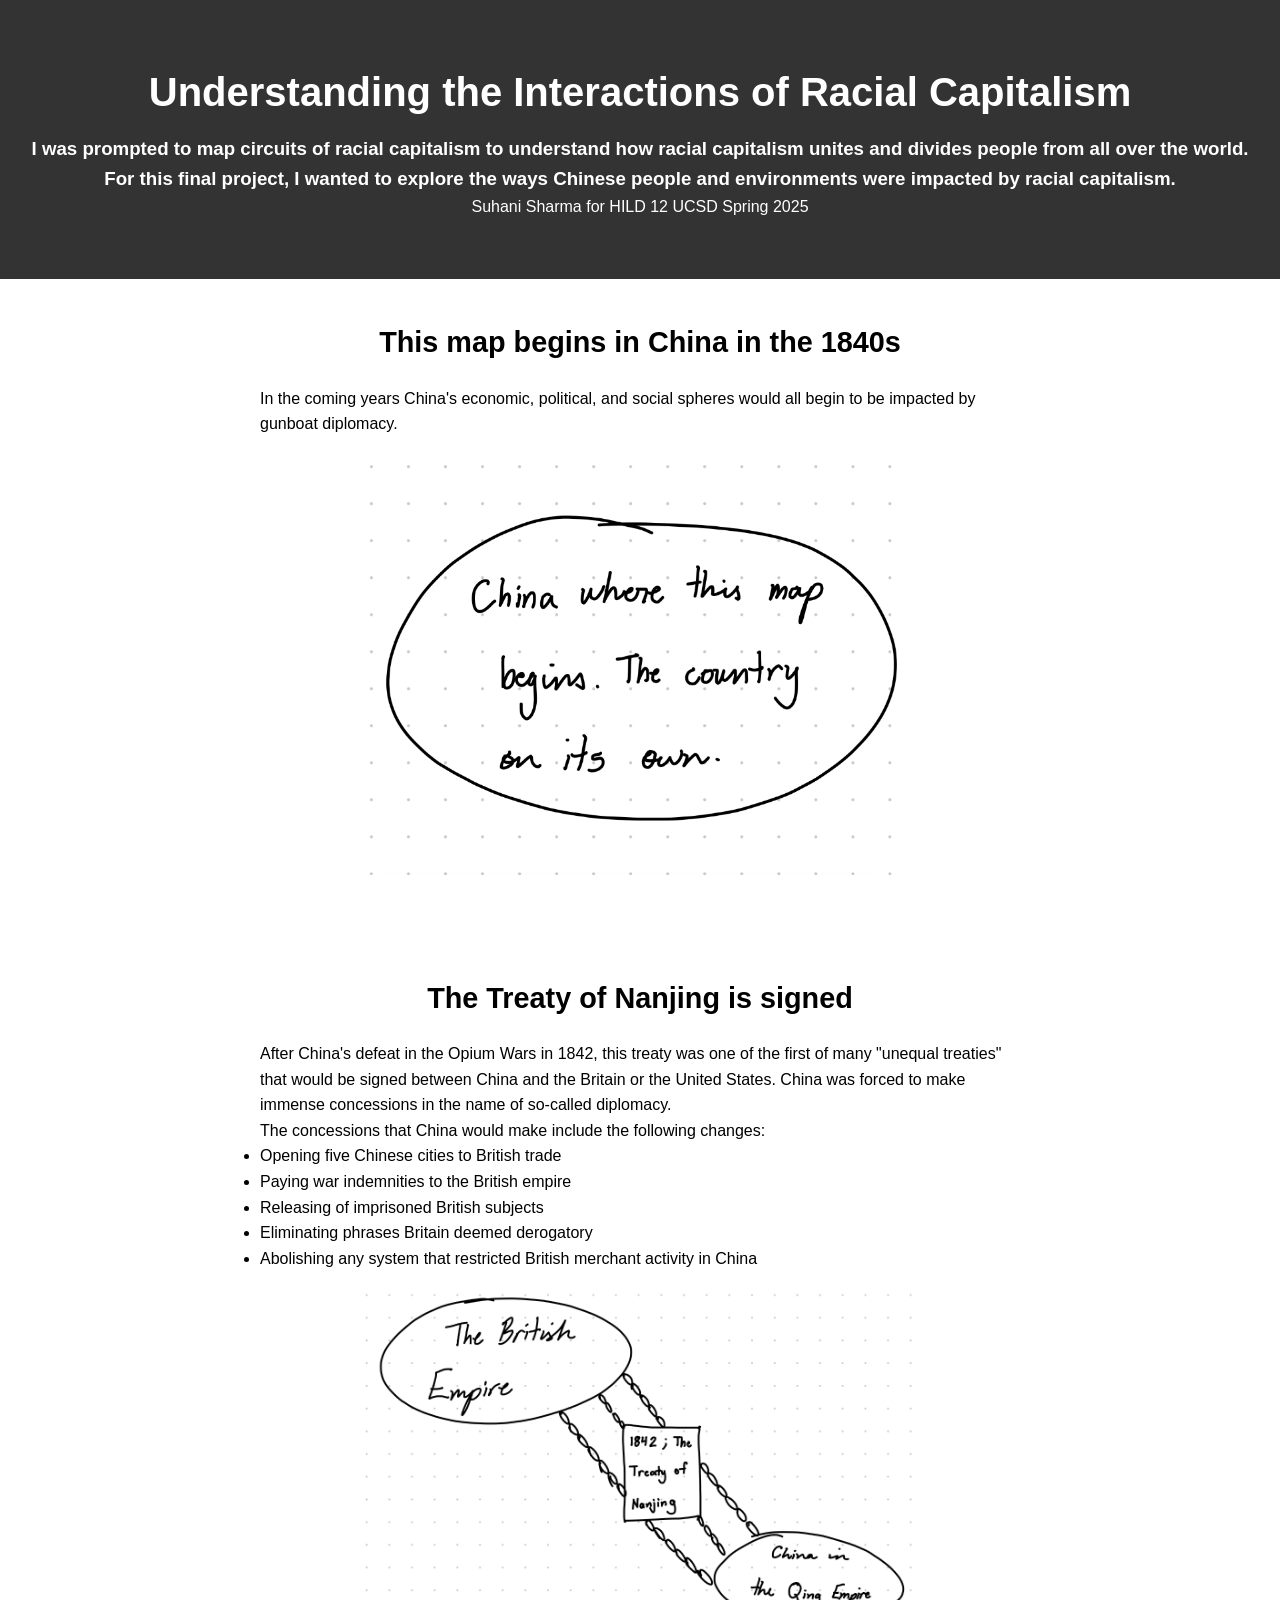
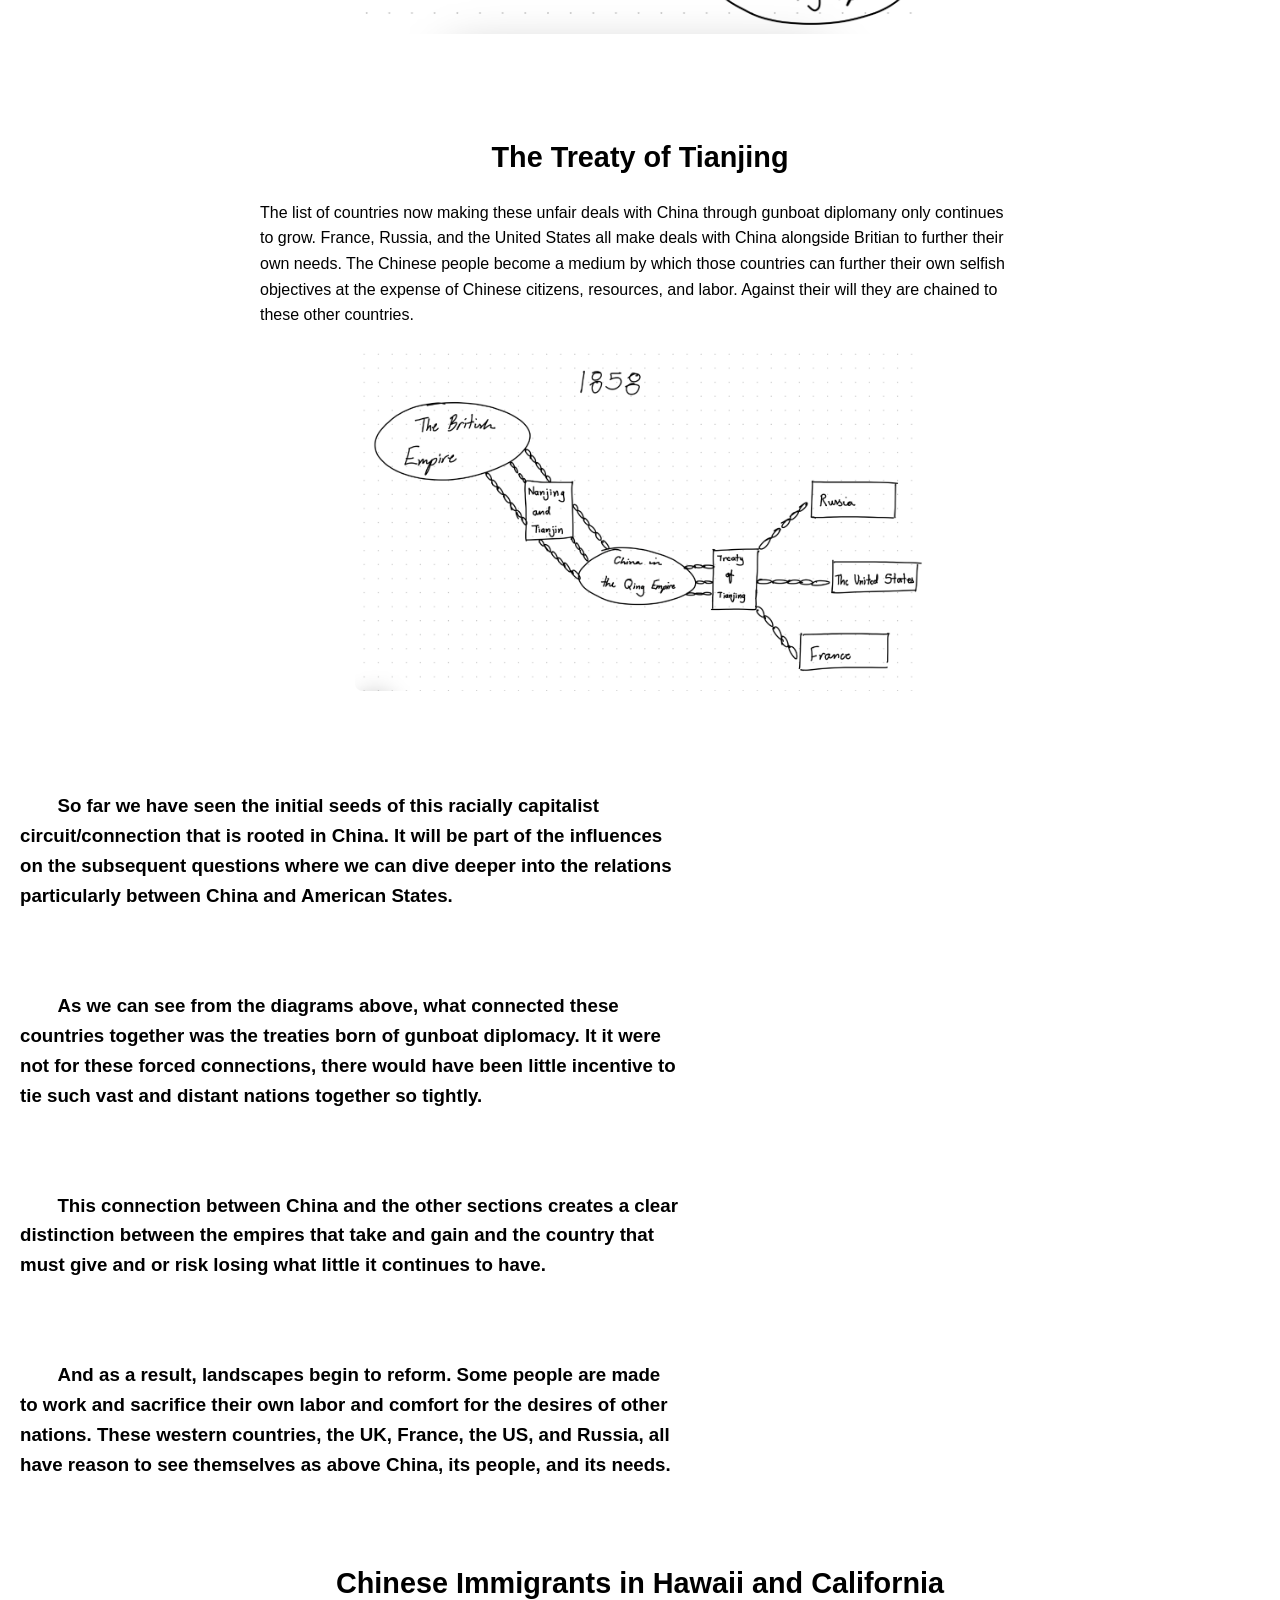
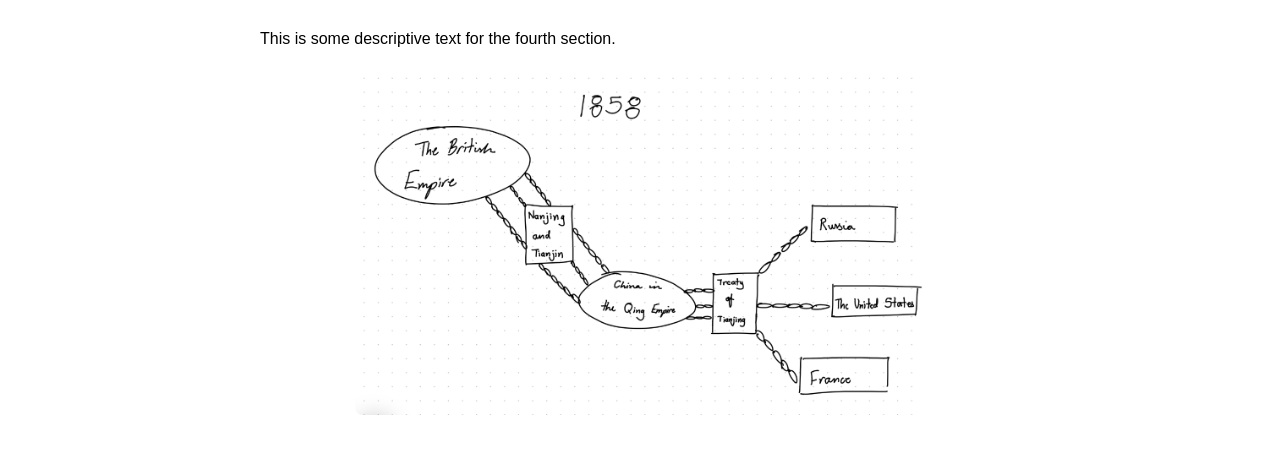
==== index.html @ 5ec89656 "adjusting reflection section boundaries and style" ====
<!DOCTYPE html>
<html lang="en">
<head>
  <meta charset="UTF-8" />
  <meta name="viewport" content="width=device-width, initial-scale=1.0" />
  <title>Alternate Mapping Final Project</title>
  <link rel="stylesheet" href="style.css" />
</head>
<body>

  <!-- Opening Banner -->
  <header class="banner">
    <h1>Understanding the Interactions of Racial Capitalism</h1>
    <h3>I was prompted to map circuits of racial capitalism to understand how racial capitalism unites and divides people from all over the world. For this final project, I wanted to explore the ways Chinese people and environments were impacted by racial capitalism.</h3>
    <p>Suhani Sharma for HILD 12 UCSD Spring 2025</p>
  </header>

  <!-- Section 1 -->
  <section class="content-section">
    <h2>This map begins in China in the 1840s</h2>
    <div class="text-content">
      <p>In the coming years China's economic, political, and social spheres would all begin to be impacted by gunboat diplomacy.</p>
    </div>
    <img src="pics/step-1.png" alt="Image 1">
  </section>

  <!-- Section 2 -->
  <section class="content-section">
    <h2>The Treaty of Nanjing is signed</h2>
    <div class="text-content">
      <p>After China's defeat in the Opium Wars in 1842, this treaty was one of the first of many "unequal treaties" that would be signed between China and the Britain or the United States. China was forced to make immense concessions in the name of so-called diplomacy.</p>
      <p>The concessions that China would make include the following changes:</p>
      <ul>
        <li>Opening five Chinese cities to British trade</li>
        <li>Paying war indemnities to the British empire</li>
        <li>Releasing of imprisoned British subjects</li>
        <li>Eliminating phrases Britain deemed derogatory</li>
        <li>Abolishing any system that restricted British merchant activity in China</li>
      </ul>
    </div>
    <img src="pics/step-2.png" alt="Image 2">
  </section>
  
  <!-- Section 3 -->
  <section class="content-section">
    <h2>The Treaty of Tianjing</h2>
    <div class="text-content">
      <p>The list of countries now making these unfair deals with China through gunboat diplomany only continues to grow. France, Russia, and the United States all make deals with China alongside Britian to further their own needs. The Chinese people become a medium by which those countries can further their own selfish objectives at the expense of Chinese citizens, resources, and labor. Against their will they are chained to these other countries.</p>
    </div>
    <img src="pics/step-3.png" alt="Image 3">
  </section>

  <!-- Intermediate discussion on first three sections -->
  <section class='reflection-section'>
    <h3>So far we have seen the initial seeds of this racially capitalist circuit/connection that is rooted in China. It will be part of the influences on the subsequent questions where we can dive deeper into the relations particularly between China and American States.</h3>
    <h3>As we can see from the diagrams above, what connected these countries together was the treaties born of gunboat diplomacy. It it were not for these forced connections, there would have been little incentive to tie such vast and distant nations together so tightly.</h3>
    <h3>This connection between China and the other sections creates a clear distinction between the empires that take and gain and the country that must give and or risk losing what little it continues to have.</h3>
    <h3>And as a result, landscapes begin to reform. Some people are made to work and sacrifice their own labor and comfort for the desires of other nations. These western countries, the UK, France, the US, and Russia, all have reason to see themselves as above China, its people, and its needs.</h3>
  </section>

  <!-- Section 4 -->
  <section class="content-section">
    <h2>Chinese Immigrants in Hawaii and California</h2>
    <div class="text-content">
      <p>This is some descriptive text for the fourth section.</p>
    </div>
    <img src="pics/step-3.png" alt="Image 4">
  </section>

  <!--
      sino-japanese war and then zoom in to different conflicts 
      
      instability and decline caused by gunboat diplomacy could have 
      influenced the emigration - they see themselves in a more interconnected world 
      
      make sure to draw a link between these ideas 
      
      zooming in on chinese immigrants in hawaii show us how people 
      reacted to the changes they were facing 
      
      insert other images/non-handdrawn ones 
      
      specificity will be a strength 


  -->

</body>
</html>
---- style.css ----
/* General Reset */
* {
  margin: 0;
  padding: 0;
  box-sizing: border-box;
}

body {
  font-family: Arial, sans-serif;
  line-height: 1.6;
}

/* Banner */
.banner {
  background-color: #333;
  color: #fff;
  text-align: center;
  padding: 60px 20px;
}

.banner h1 {
  font-size: 2.5em;
  margin-bottom: 10px;
}

/* Section Styling */
.content-section {
  padding: 40px 20px;
  max-width: 800px;
  margin: auto;
}

.reflection-section h3 {
  padding: 40px 20px;
  max-width: 700px;
  text-indent: 2em;
  text-align: left; 
}

.content-section img {
  display: block;
  margin: 20px auto;
  width: 75%;
  max-width: 650px;
  height: auto;
  border-radius: 8px;
}

.content-section h2 {
  font-size: 1.8em;
  margin-bottom: 20px;
  text-align: center;
}

/*
.flex-container {
  display: flex;
  flex-direction: column-reverse;
  gap: 20px;
  align-items: center;
  text-align: center;
}


.flex-container img {
  width: 80%;
  max-width: 200px;
  height: auto;
  border-radius: 8px;
}
*/

.text-content {
  flex: 1;
  min-width: 200px;
}
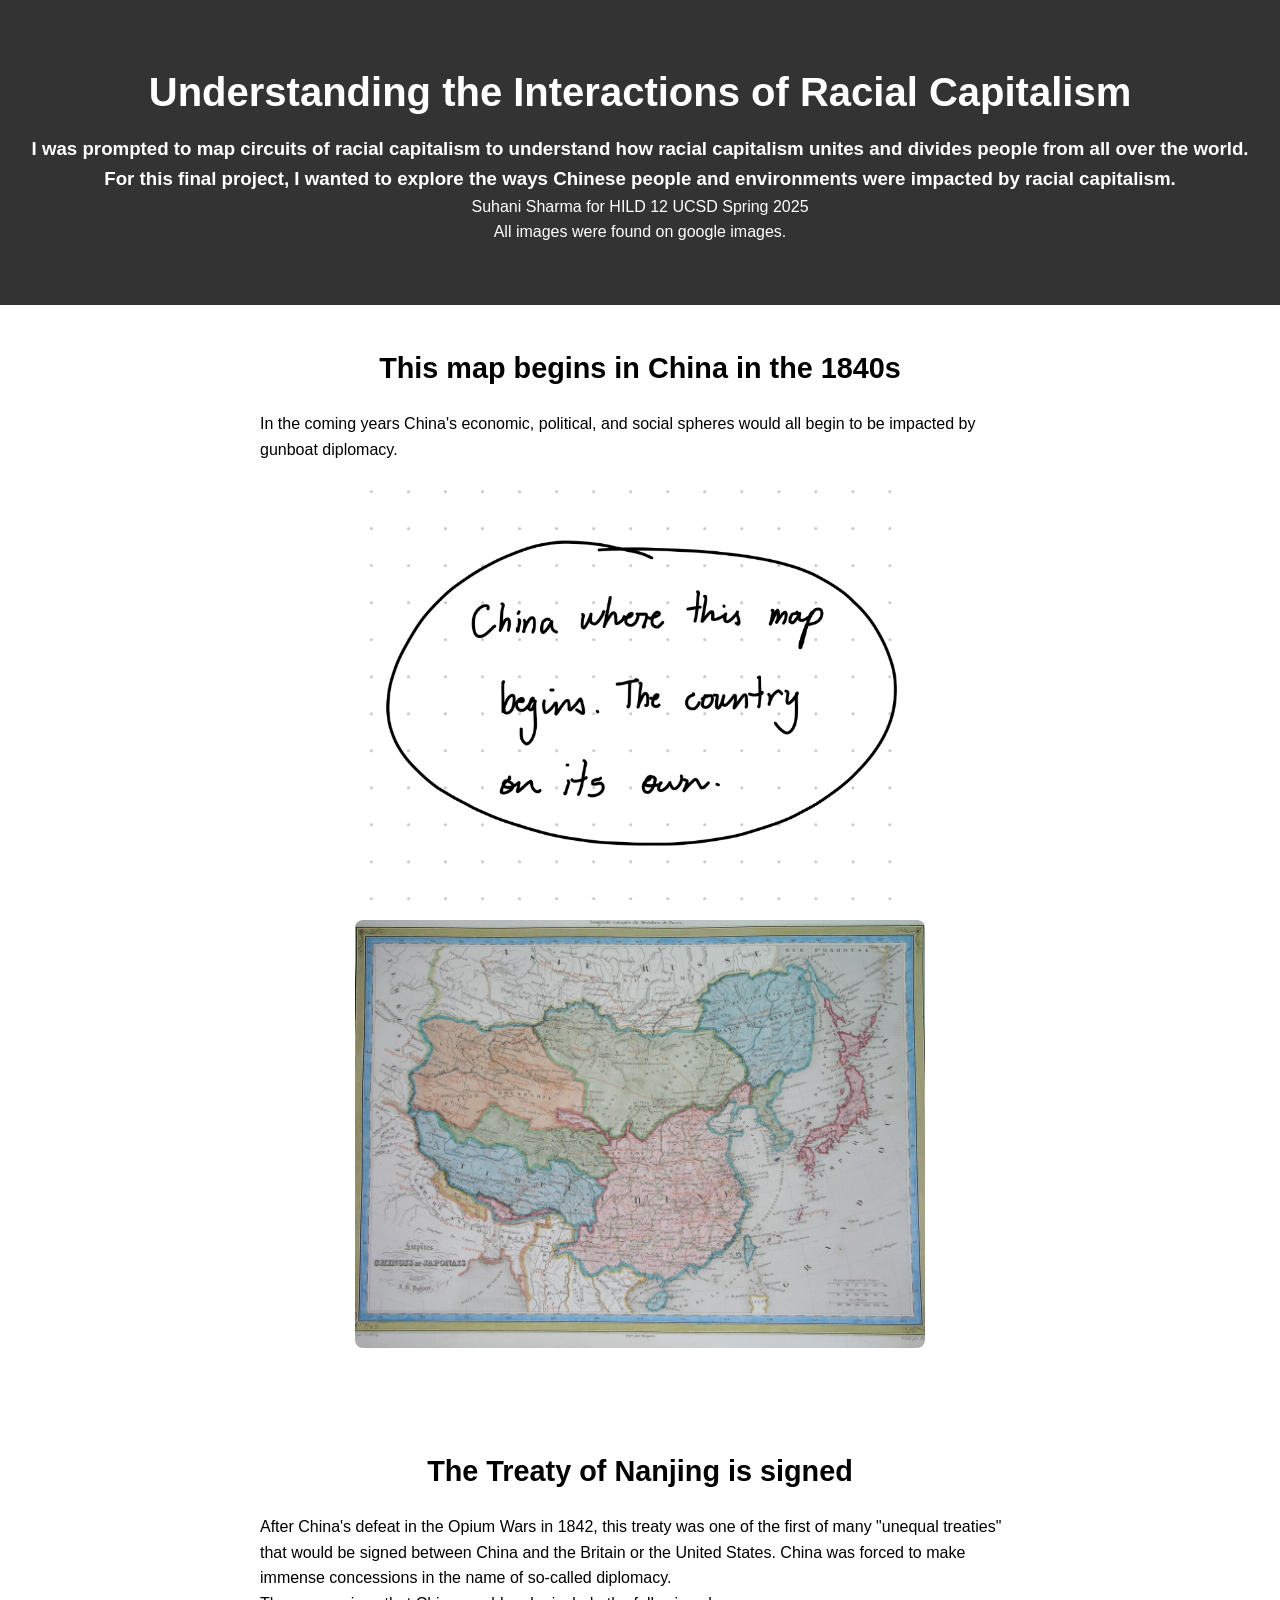
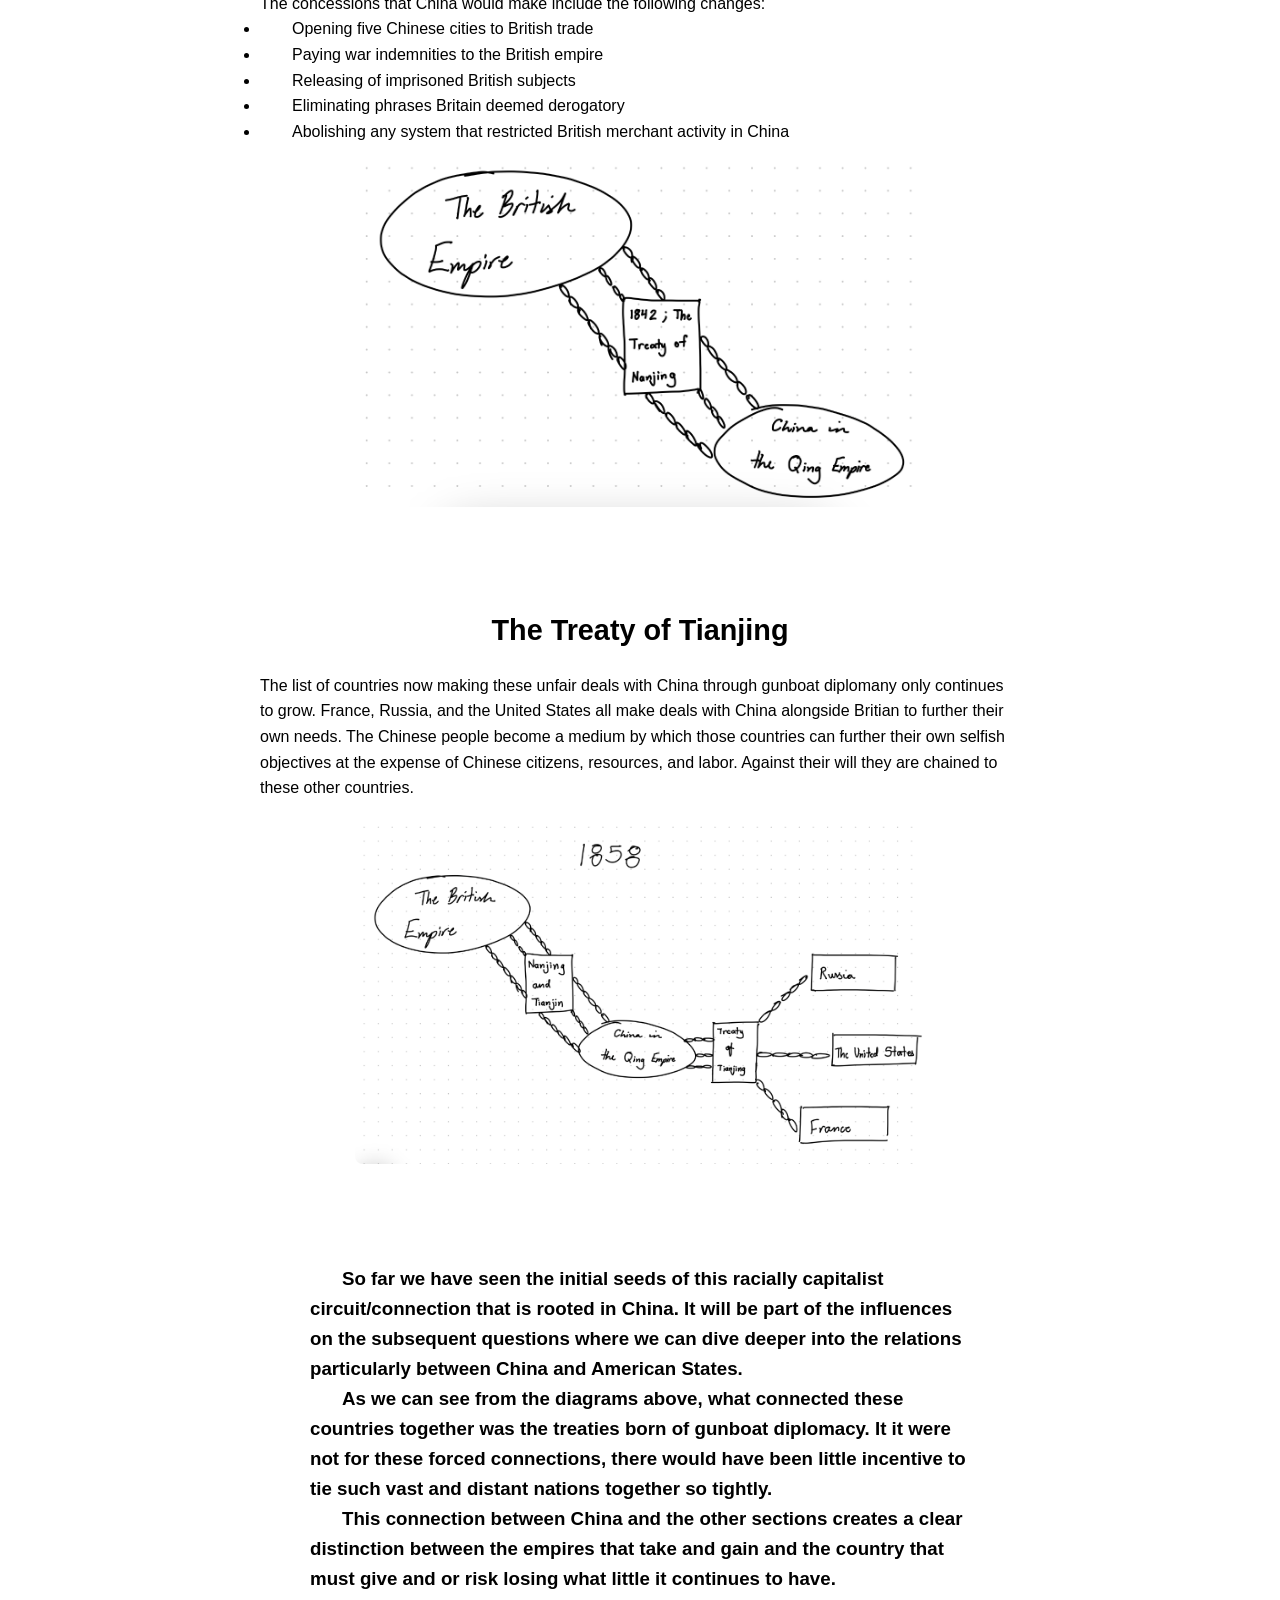
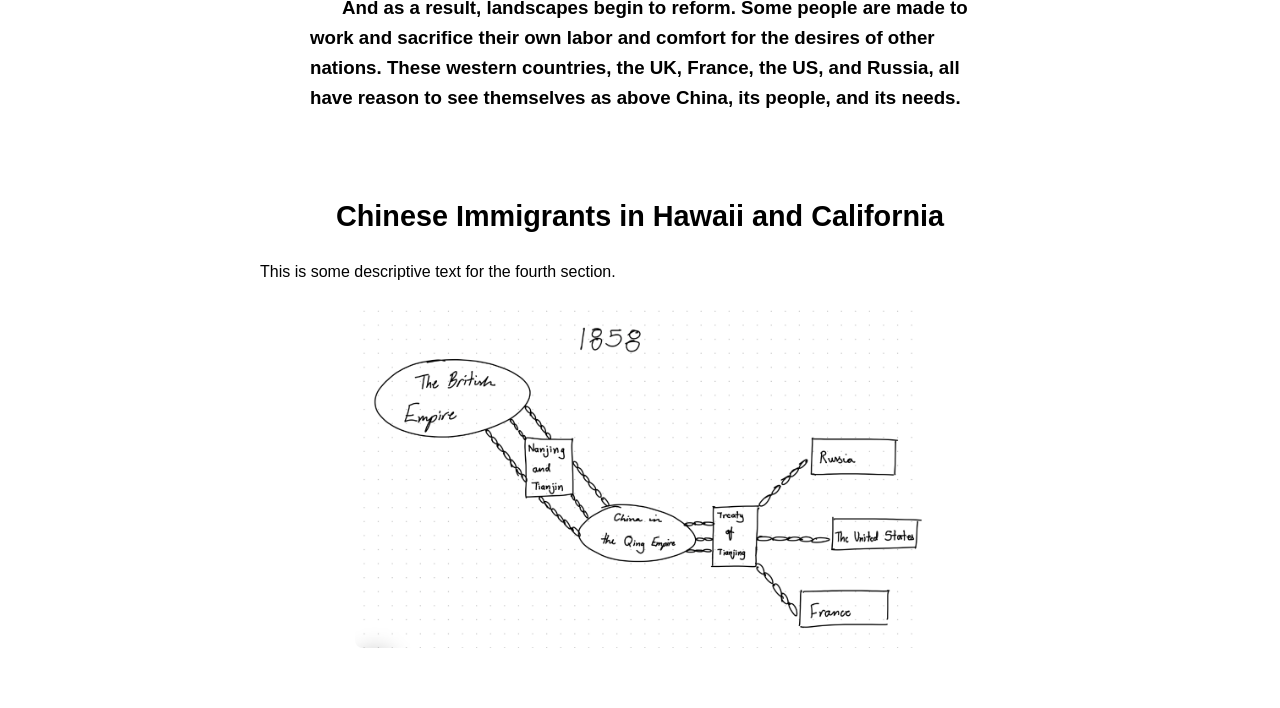
==== commit de37b57f: "adding china-map and playing with more formattting" ====
--- a/index.html
+++ b/index.html
@@ -13,6 +13,7 @@
     <h1>Understanding the Interactions of Racial Capitalism</h1>
     <h3>I was prompted to map circuits of racial capitalism to understand how racial capitalism unites and divides people from all over the world. For this final project, I wanted to explore the ways Chinese people and environments were impacted by racial capitalism.</h3>
     <p>Suhani Sharma for HILD 12 UCSD Spring 2025</p>
+    <p>All images were found on google images.</p>
   </header>
 
   <!-- Section 1 -->
@@ -22,6 +23,7 @@
       <p>In the coming years China's economic, political, and social spheres would all begin to be impacted by gunboat diplomacy.</p>
     </div>
     <img src="pics/step-1.png" alt="Image 1">
+    <img src = 'pics/china-map.jpg'>
   </section>
 
   <!-- Section 2 -->
--- a/style.css
+++ b/style.css
@@ -29,13 +29,26 @@
   max-width: 800px;
   margin: auto;
 }
+.content-section ul li {
+  padding-left: 1em;  /* indent inside the li */
+  text-indent: 1em;   /* optional: indents the first line too */
+}
 
-.reflection-section h3 {
+.reflection-section {
   padding: 40px 20px;
   max-width: 700px;
+  margin: auto;
   text-indent: 2em;
-  text-align: left; 
 }
+
+/*
+.reflection-section h3 {
+  text-indent: 2em;
+  margin-bottom: 30px;
+  text-align: left;
+}
+*/
+
 
 .content-section img {
   display: block;
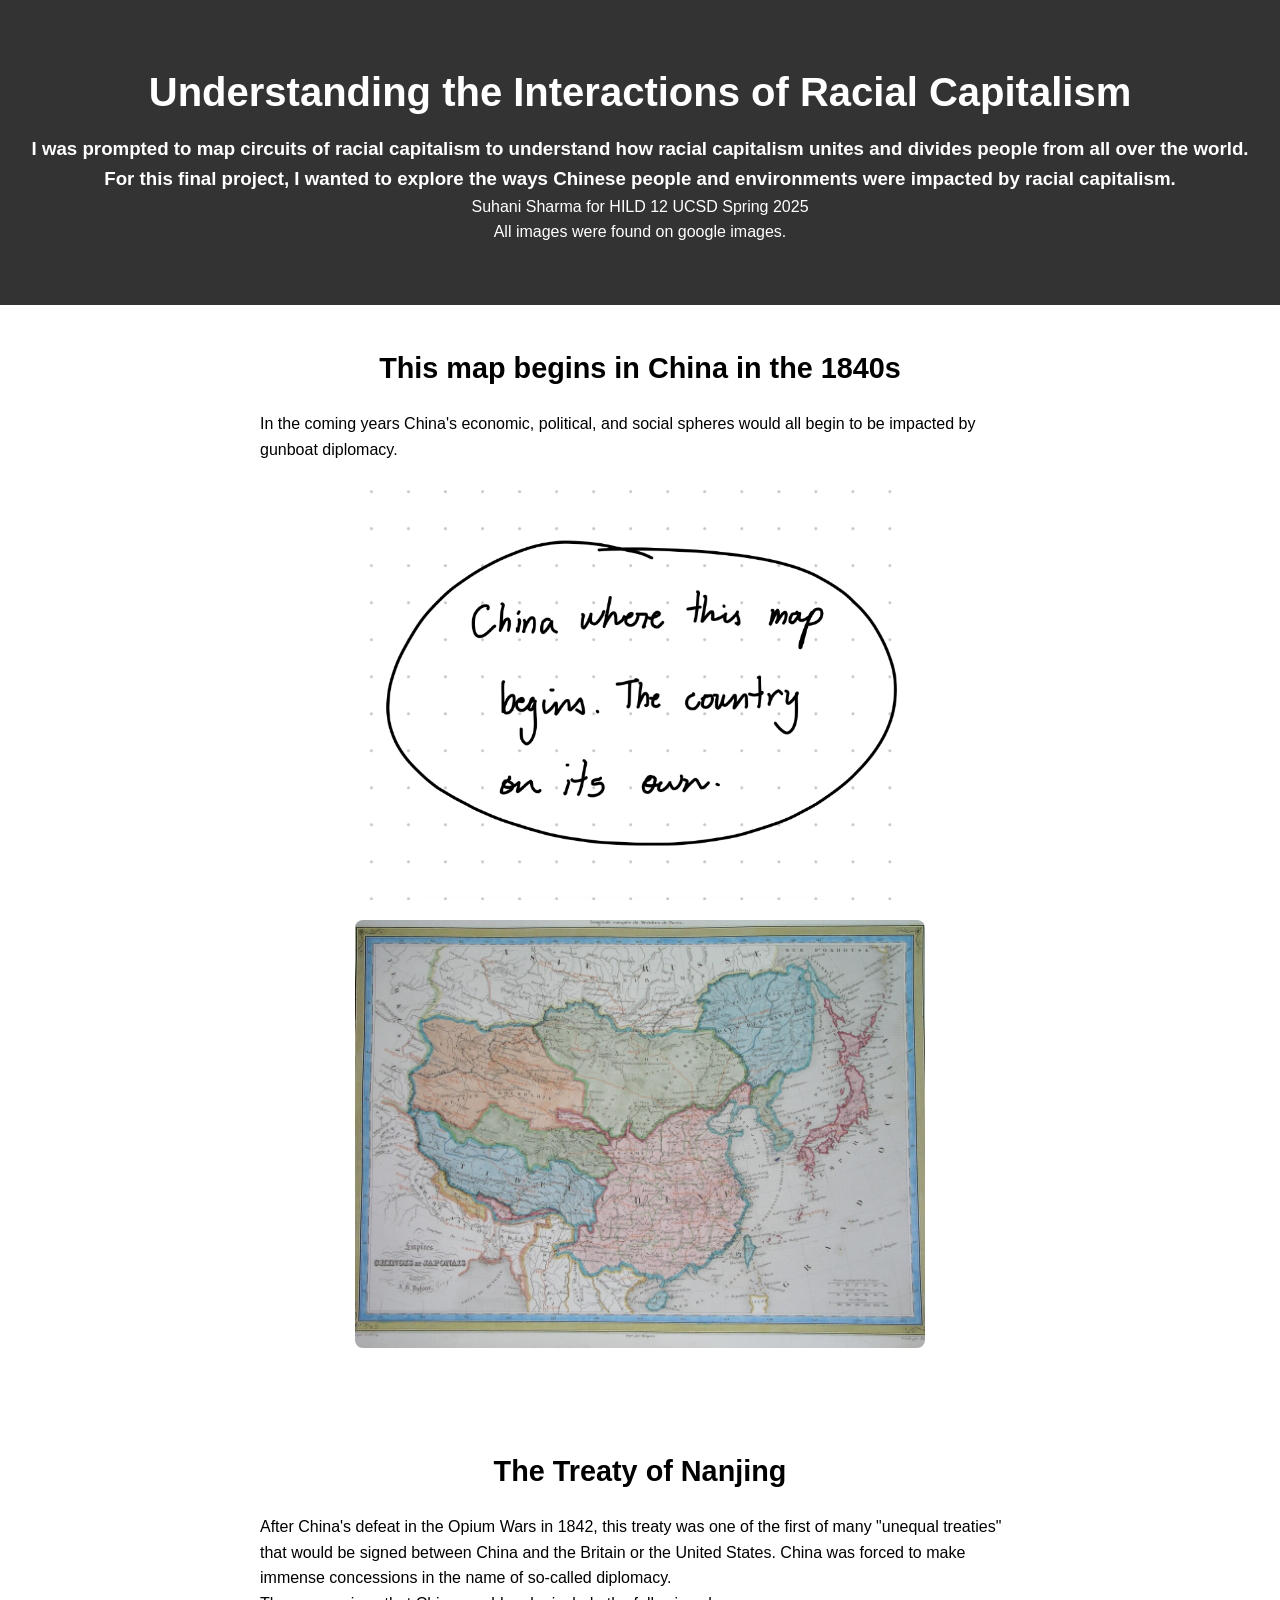
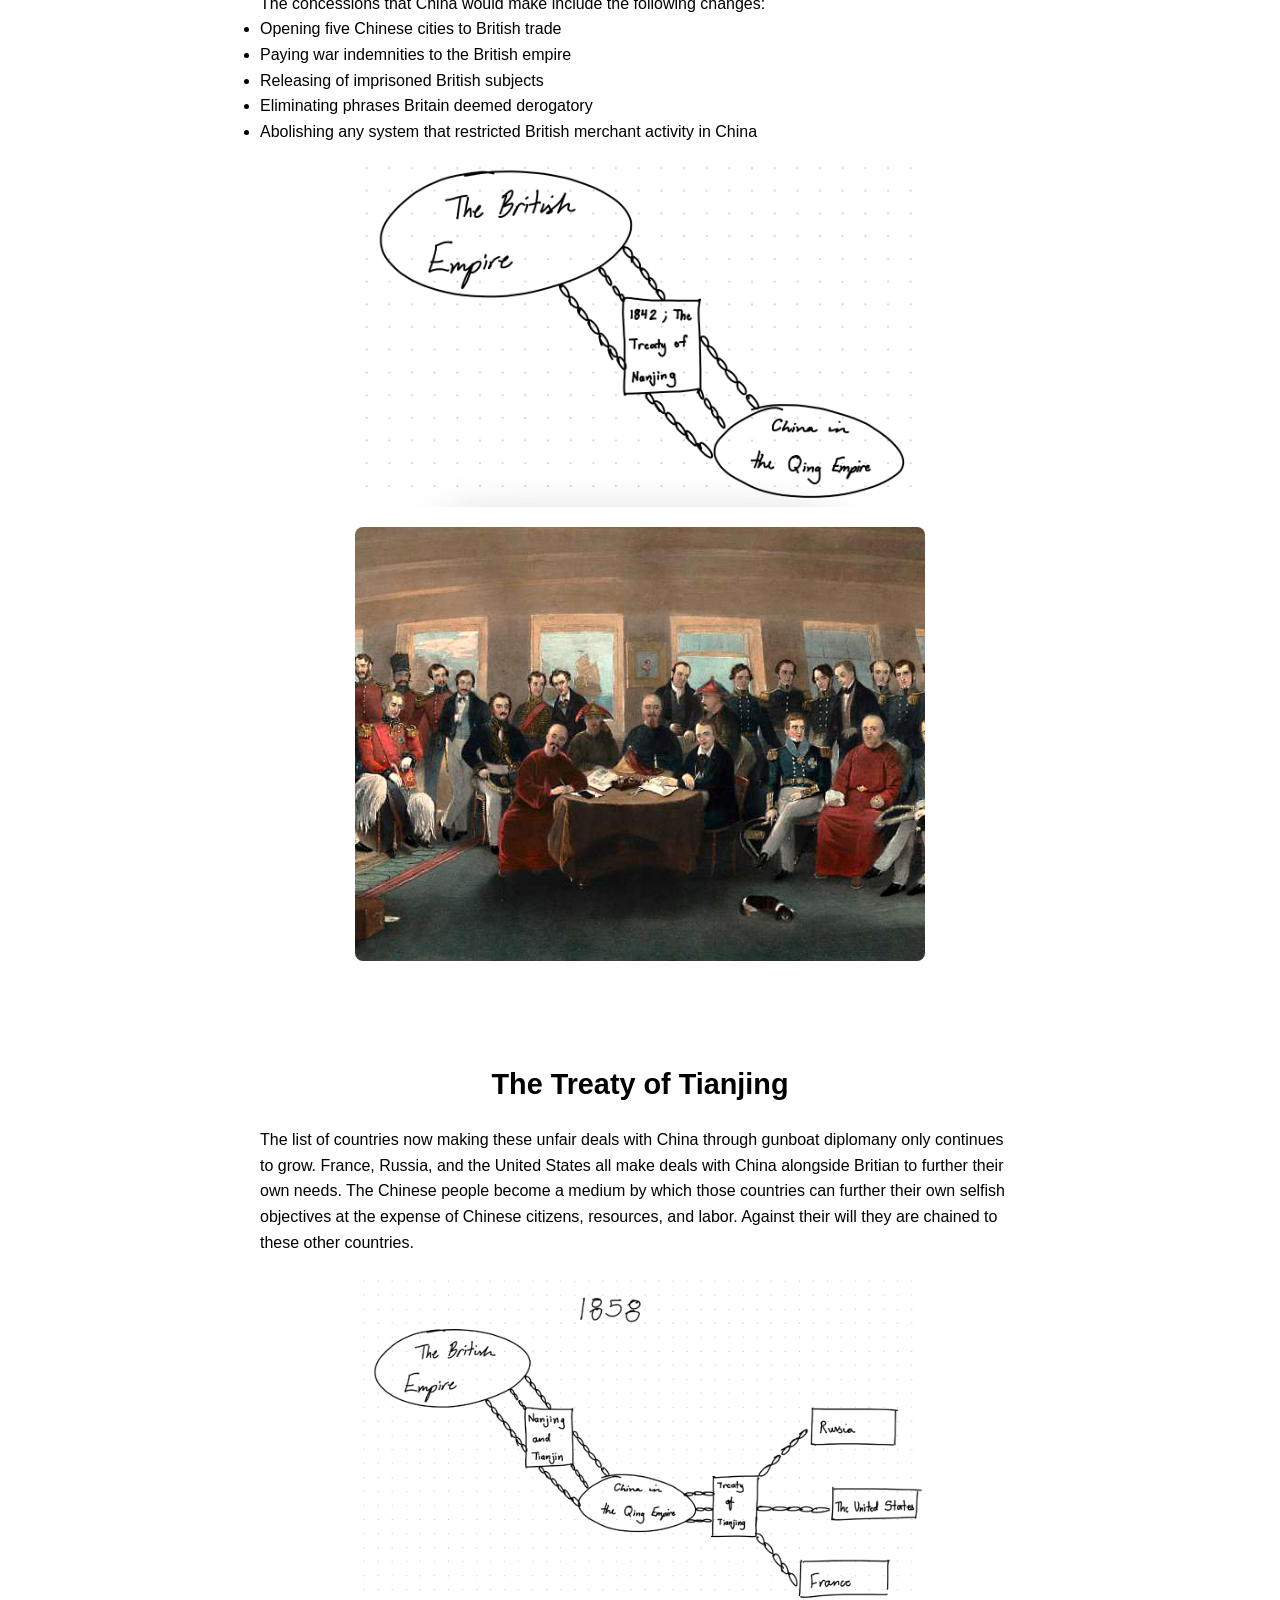
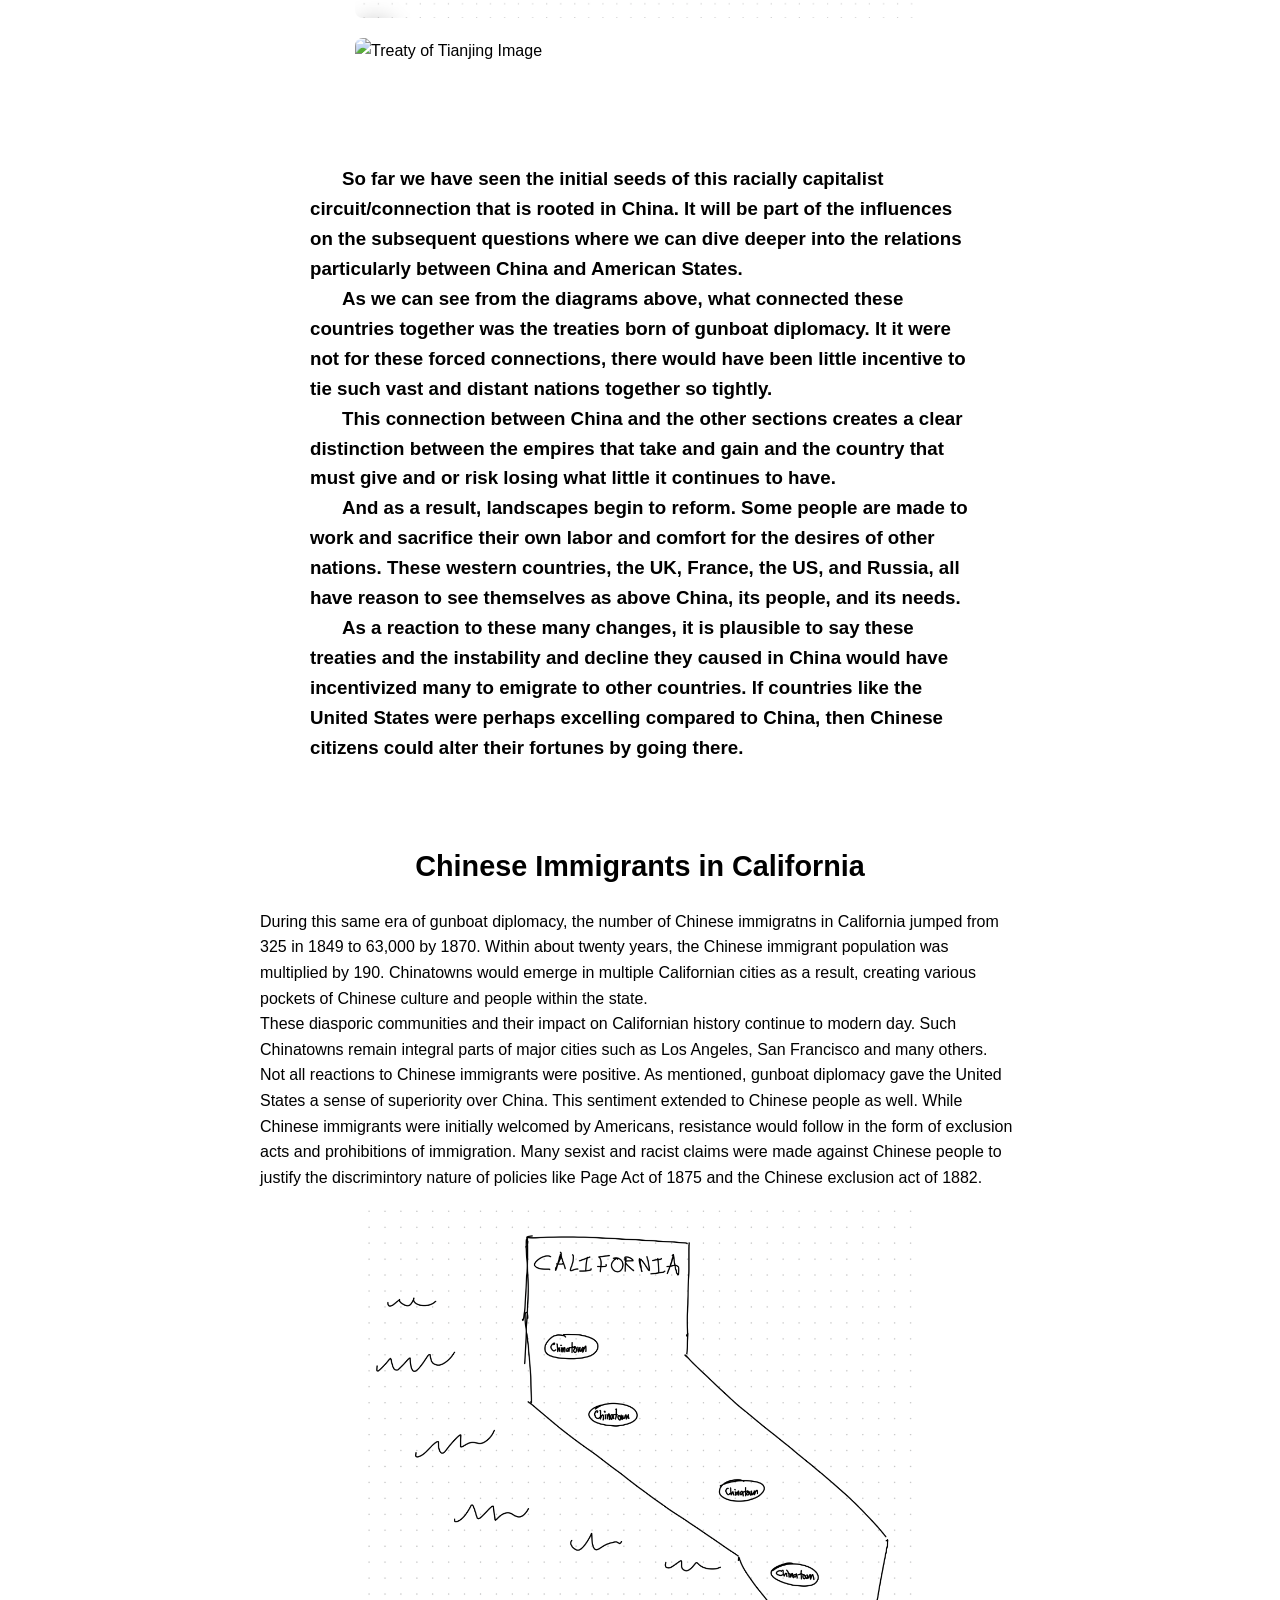
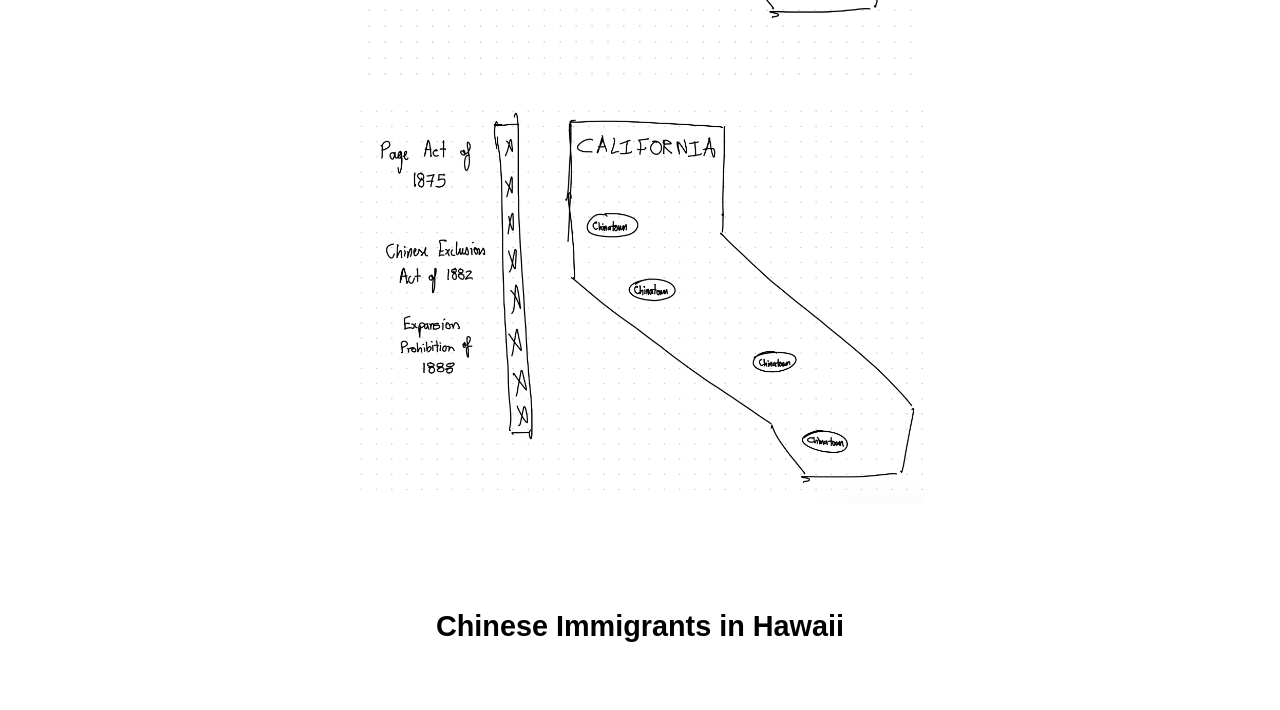
==== commit c5af3940: "immigrants in cali section and other photos" ====
--- a/index.html
+++ b/index.html
@@ -23,12 +23,12 @@
       <p>In the coming years China's economic, political, and social spheres would all begin to be impacted by gunboat diplomacy.</p>
     </div>
     <img src="pics/step-1.png" alt="Image 1">
-    <img src = 'pics/china-map.jpg'>
+    <img src = 'pics/china-map.jpg' alt="Treaty of Nanjing Image">
   </section>
 
   <!-- Section 2 -->
   <section class="content-section">
-    <h2>The Treaty of Nanjing is signed</h2>
+    <h2>The Treaty of Nanjing</h2>
     <div class="text-content">
       <p>After China's defeat in the Opium Wars in 1842, this treaty was one of the first of many "unequal treaties" that would be signed between China and the Britain or the United States. China was forced to make immense concessions in the name of so-called diplomacy.</p>
       <p>The concessions that China would make include the following changes:</p>
@@ -41,6 +41,7 @@
       </ul>
     </div>
     <img src="pics/step-2.png" alt="Image 2">
+    <img src="pics/nanjing.jpg" alt="Treaty of Nanjing Image">
   </section>
   
   <!-- Section 3 -->
@@ -50,6 +51,7 @@
       <p>The list of countries now making these unfair deals with China through gunboat diplomany only continues to grow. France, Russia, and the United States all make deals with China alongside Britian to further their own needs. The Chinese people become a medium by which those countries can further their own selfish objectives at the expense of Chinese citizens, resources, and labor. Against their will they are chained to these other countries.</p>
     </div>
     <img src="pics/step-3.png" alt="Image 3">
+    <img src="'pics/tianjin.jpg" alt="Treaty of Tianjing Image">
   </section>
 
   <!-- Intermediate discussion on first three sections -->
@@ -58,15 +60,28 @@
     <h3>As we can see from the diagrams above, what connected these countries together was the treaties born of gunboat diplomacy. It it were not for these forced connections, there would have been little incentive to tie such vast and distant nations together so tightly.</h3>
     <h3>This connection between China and the other sections creates a clear distinction between the empires that take and gain and the country that must give and or risk losing what little it continues to have.</h3>
     <h3>And as a result, landscapes begin to reform. Some people are made to work and sacrifice their own labor and comfort for the desires of other nations. These western countries, the UK, France, the US, and Russia, all have reason to see themselves as above China, its people, and its needs.</h3>
+    <h3>As a reaction to these many changes, it is plausible to say these treaties and the instability and decline they caused in China would have incentivized many to emigrate to other countries. If countries like the United States were perhaps excelling compared to China, then Chinese citizens could alter their fortunes by going there. </h3>
   </section>
 
   <!-- Section 4 -->
   <section class="content-section">
-    <h2>Chinese Immigrants in Hawaii and California</h2>
+    <h2>Chinese Immigrants in California</h2>
     <div class="text-content">
-      <p>This is some descriptive text for the fourth section.</p>
+      <p>During this same era of gunboat diplomacy, the number of Chinese immigratns in California jumped from 325 in 1849 to 63,000 by 1870. Within about twenty years, the Chinese immigrant population was multiplied by 190. Chinatowns would emerge in multiple Californian cities as a result, creating various pockets of Chinese culture and people within the state.</p>
+      <p>These diasporic communities and their impact on Californian history continue to modern day. Such Chinatowns remain integral parts of major cities such as Los Angeles, San Francisco and many others.</p>
+      <p>Not all reactions to Chinese immigrants were positive. As mentioned, gunboat diplomacy gave the United States a sense of superiority over China. This sentiment extended to Chinese people as well. While Chinese immigrants were initially welcomed by Americans, resistance would follow in the form of exclusion acts and prohibitions of immigration. Many sexist and racist claims were made against Chinese people to justify the discrimintory nature of policies like Page Act of 1875 and the Chinese exclusion act of 1882.</p>
     </div>
-    <img src="pics/step-3.png" alt="Image 4">
+    <img src="pics/step-4a.png" alt="Image 4 Part 1">
+    <img src="pics/step-4b.png" alt="Image 4 Part 2">
+  </section>
+
+  <!-- Section 5 -->
+  <section class="content-section">
+    <h2>Chinese Immigrants in Hawaii</h2>
+    <div class="text-content">
+      <p></p>
+    </div>
+
   </section>
 
   <!--
--- a/style.css
+++ b/style.css
@@ -29,10 +29,13 @@
   max-width: 800px;
   margin: auto;
 }
+
+/*
 .content-section ul li {
-  padding-left: 1em;  /* indent inside the li */
-  text-indent: 1em;   /* optional: indents the first line too */
+  padding-left: 1em;  
+  text-indent: 1em;   
 }
+*/
 
 .reflection-section {
   padding: 40px 20px;
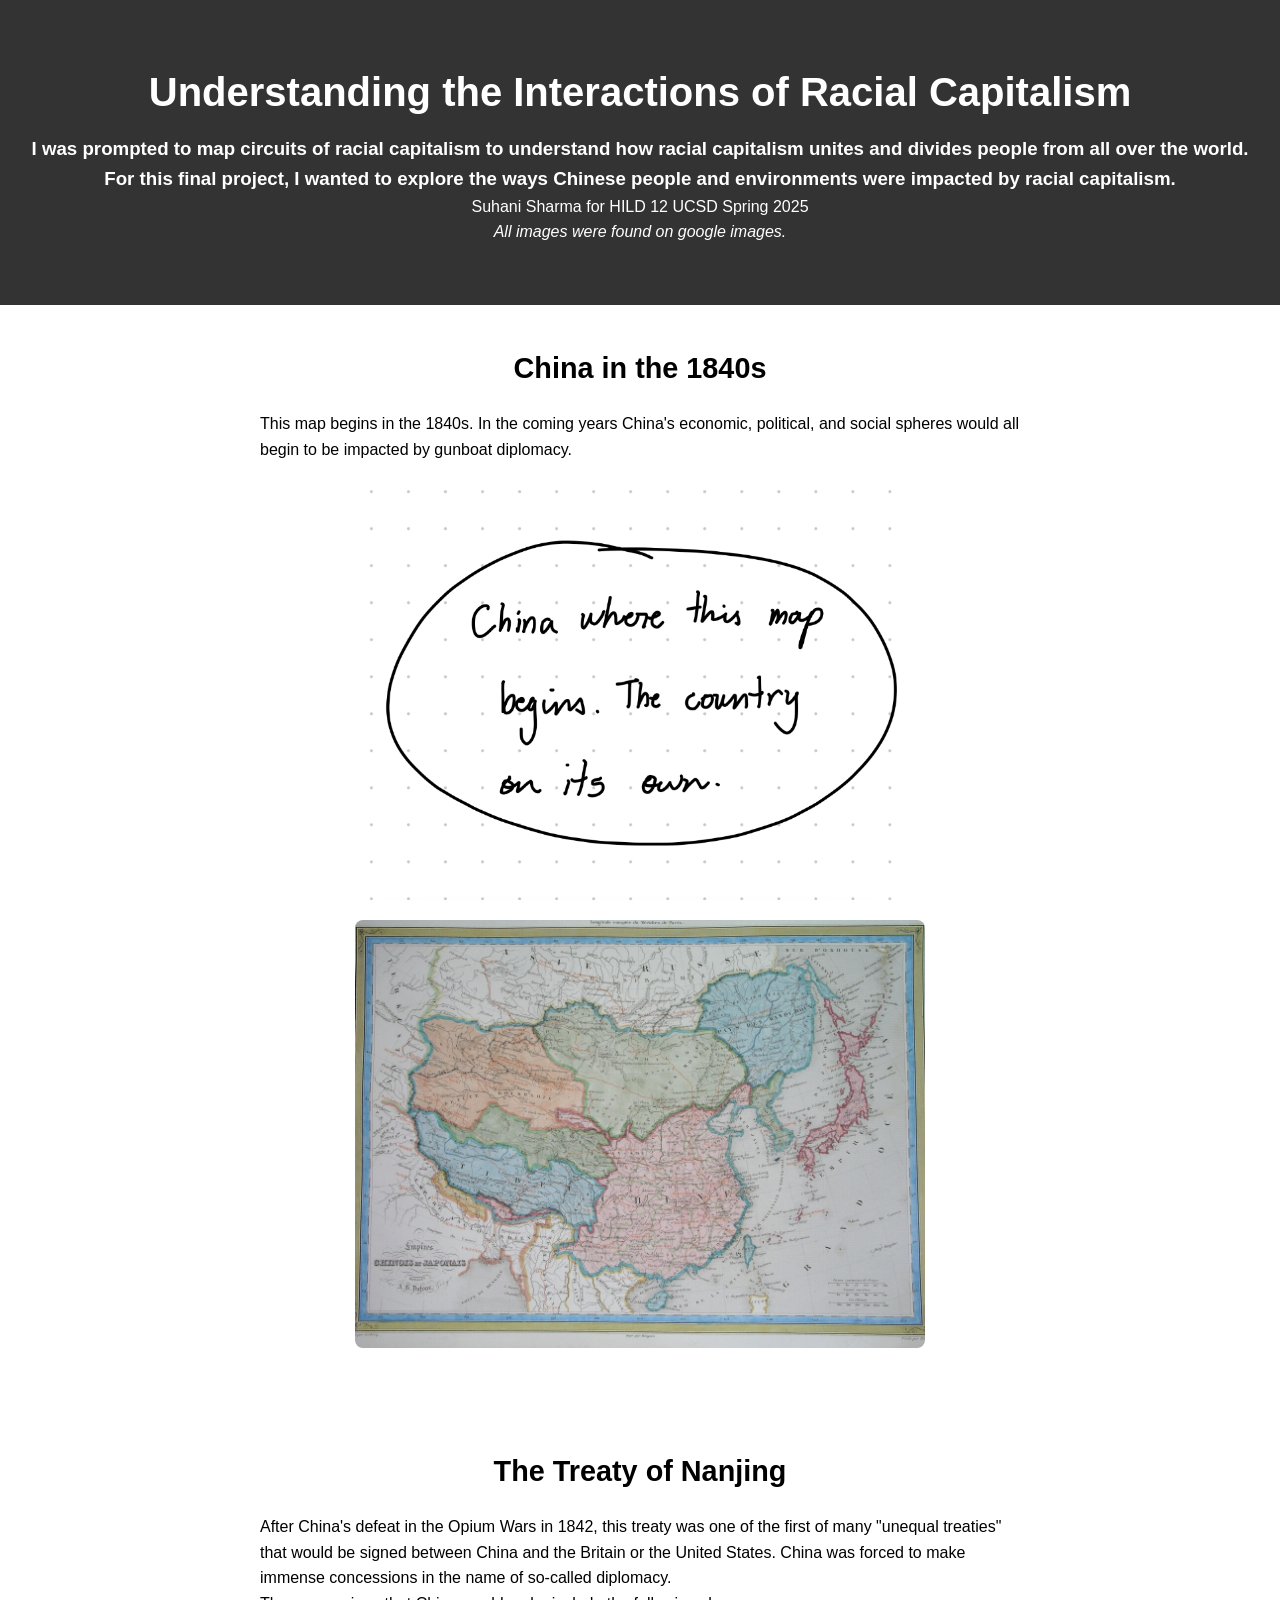
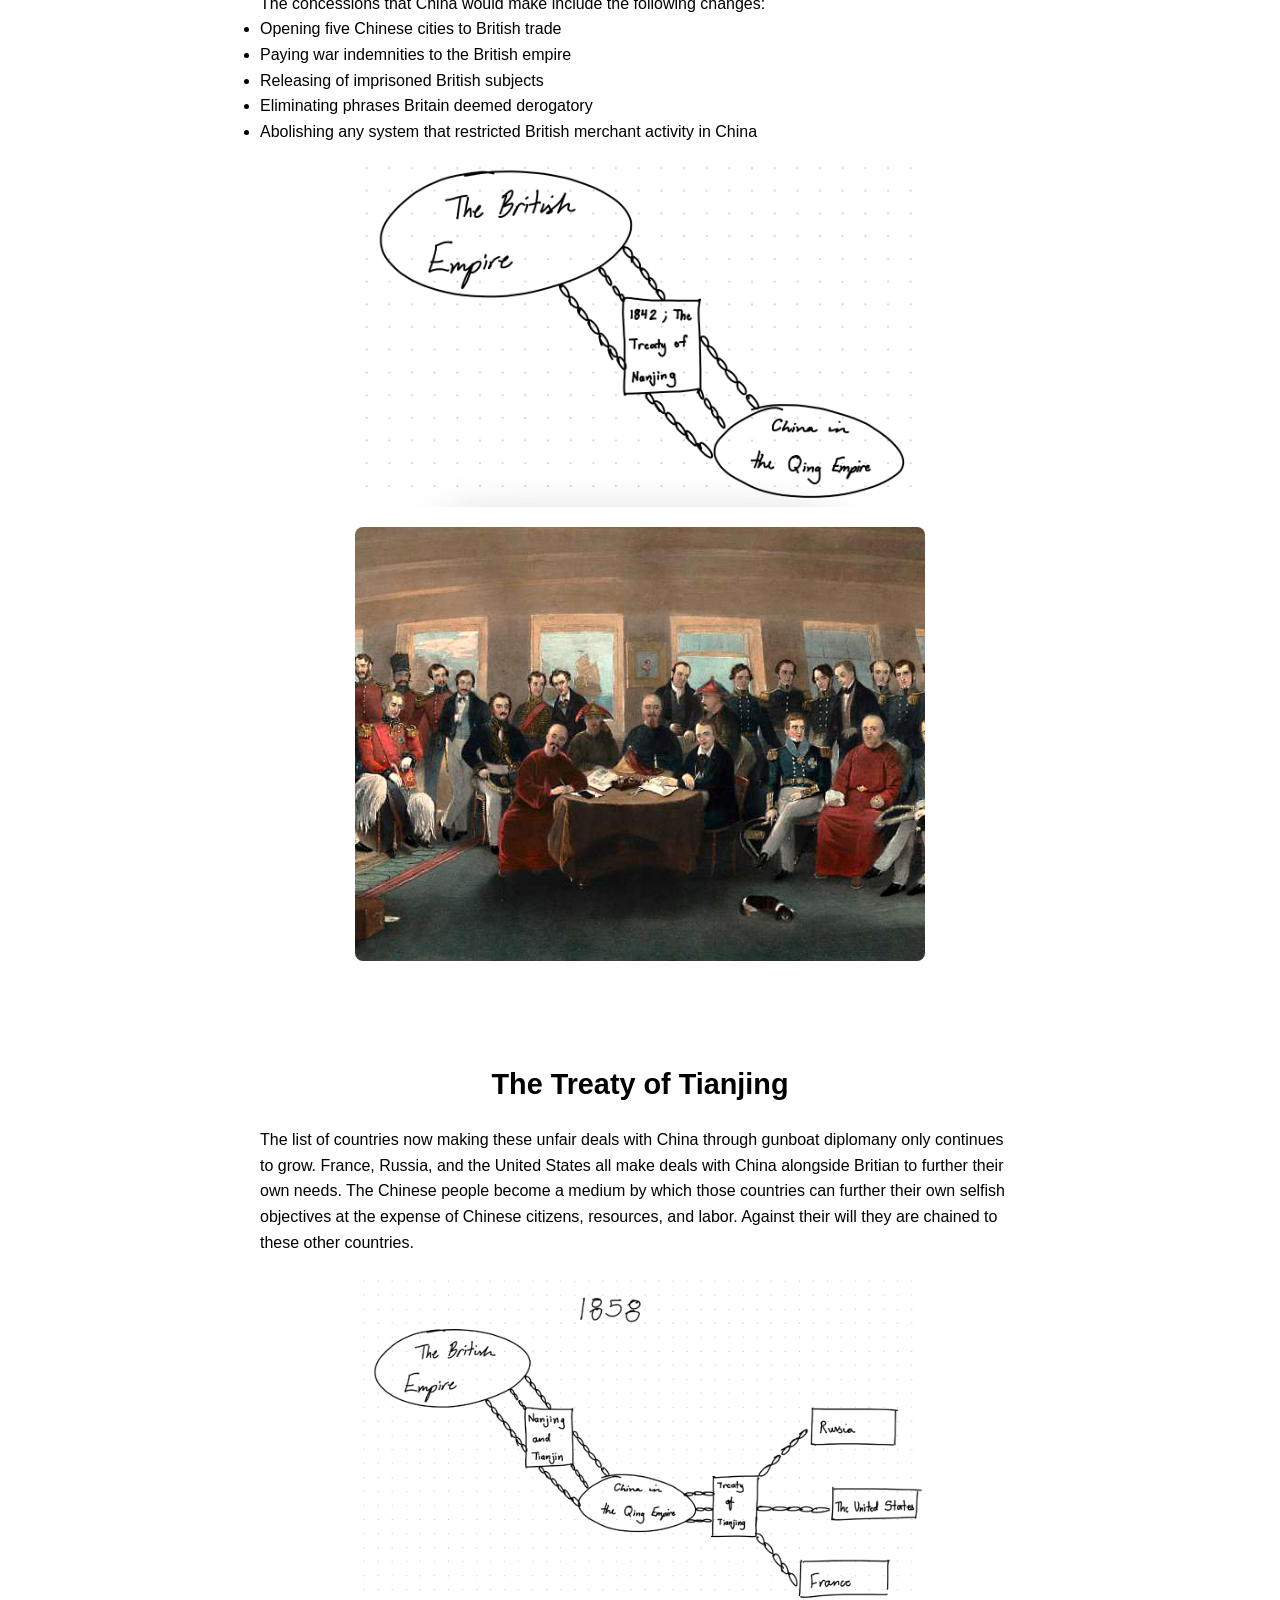
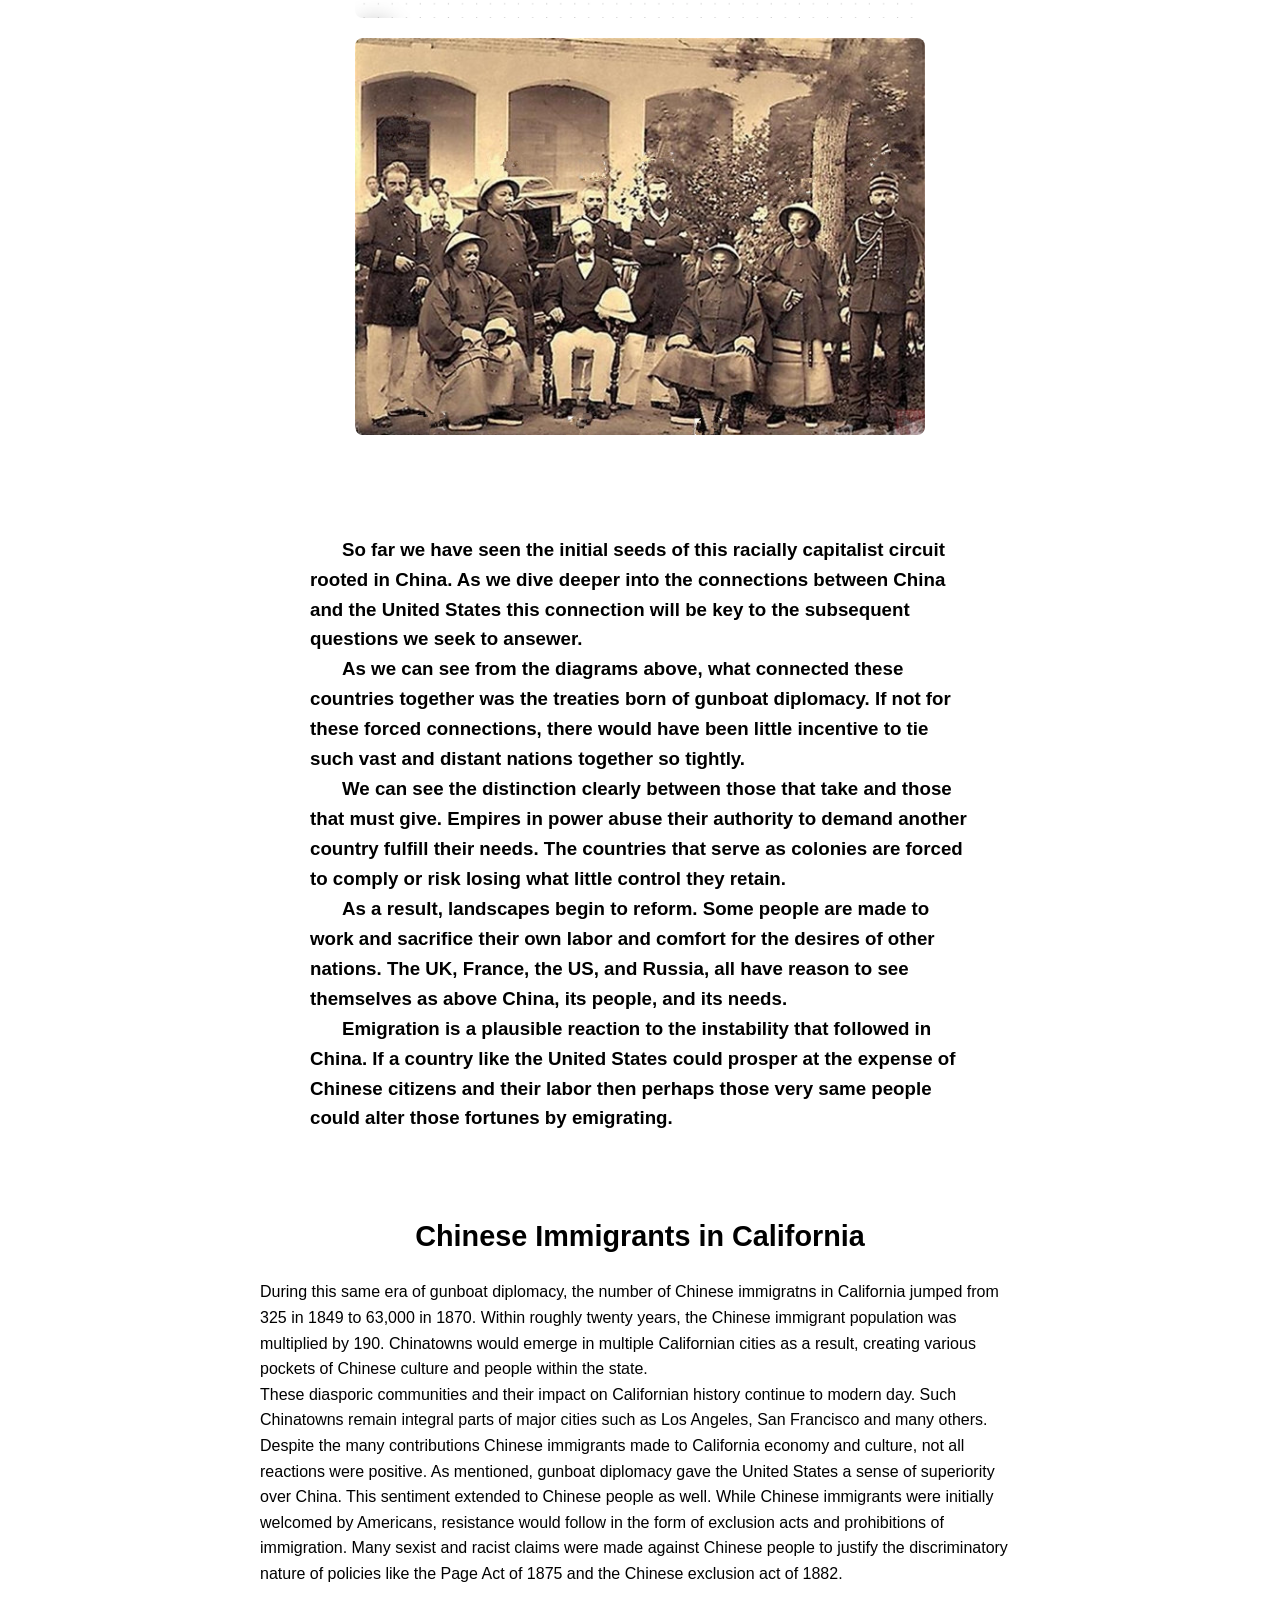
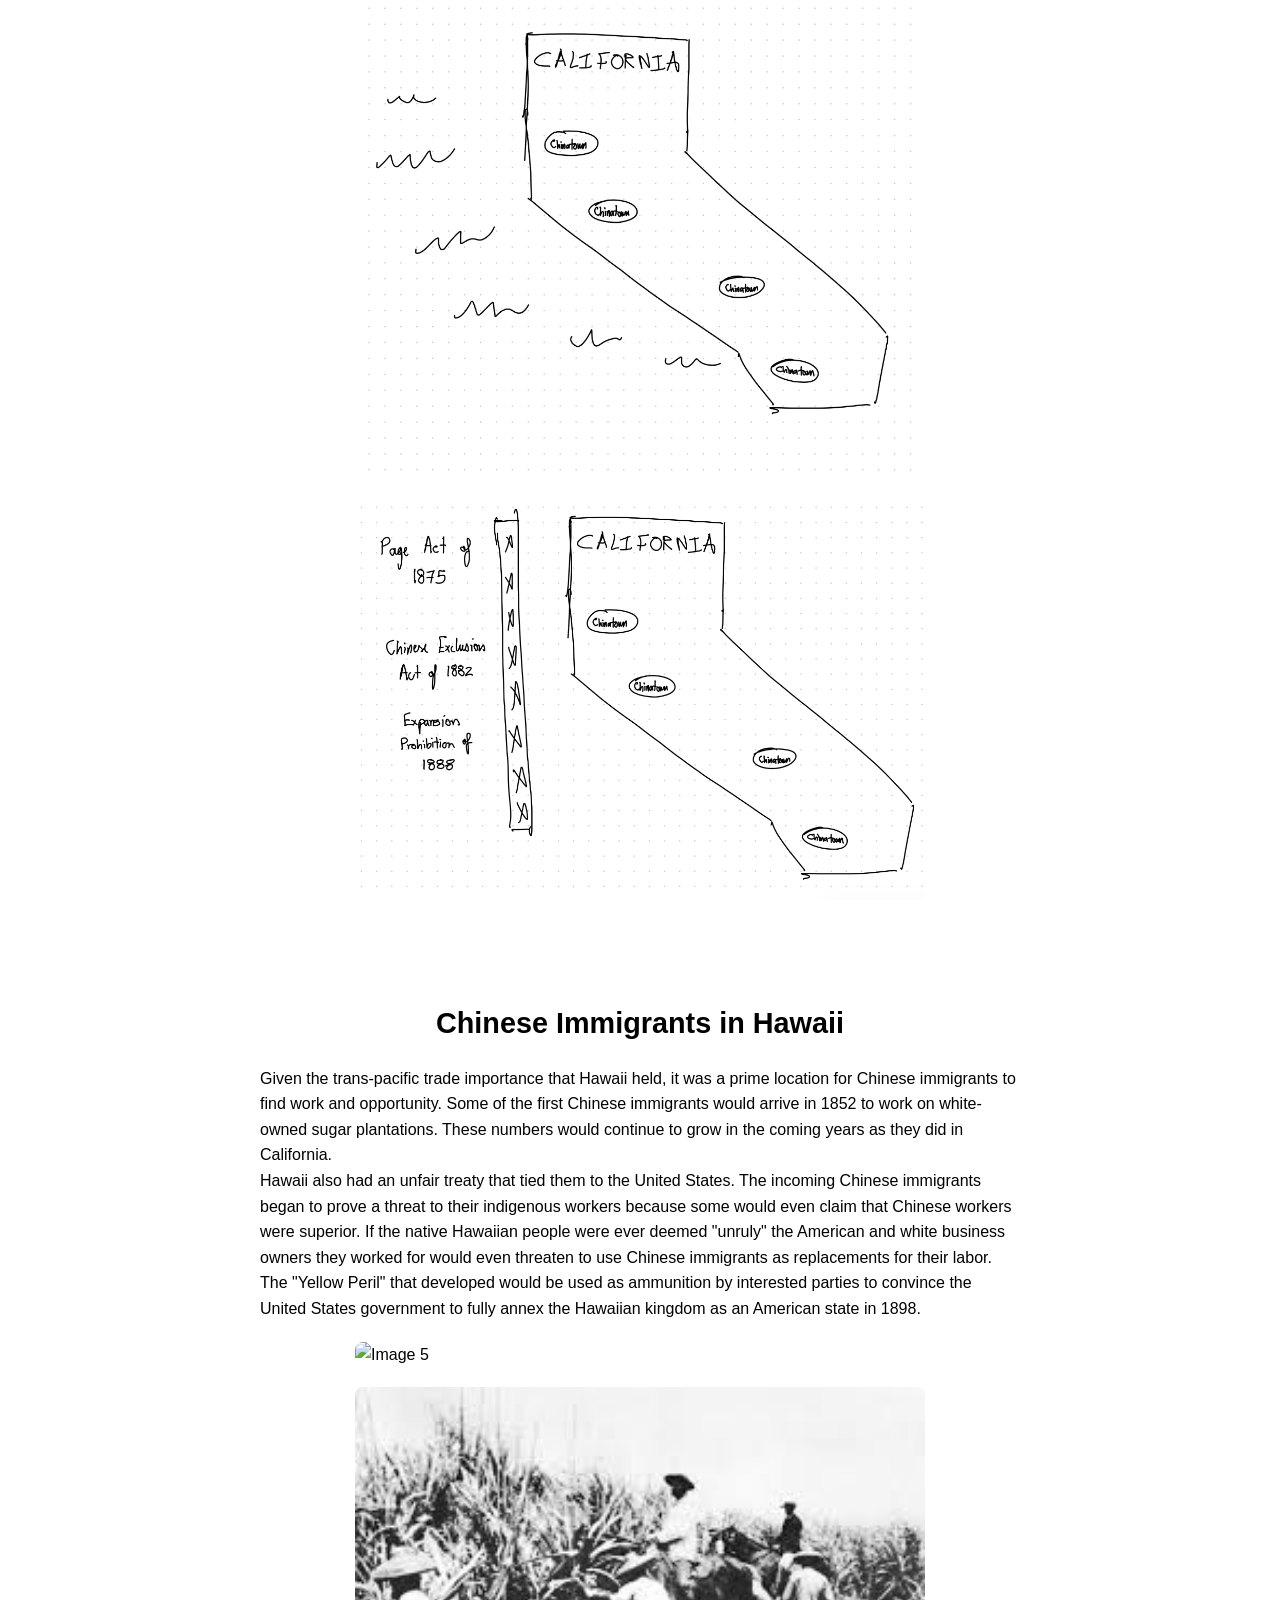
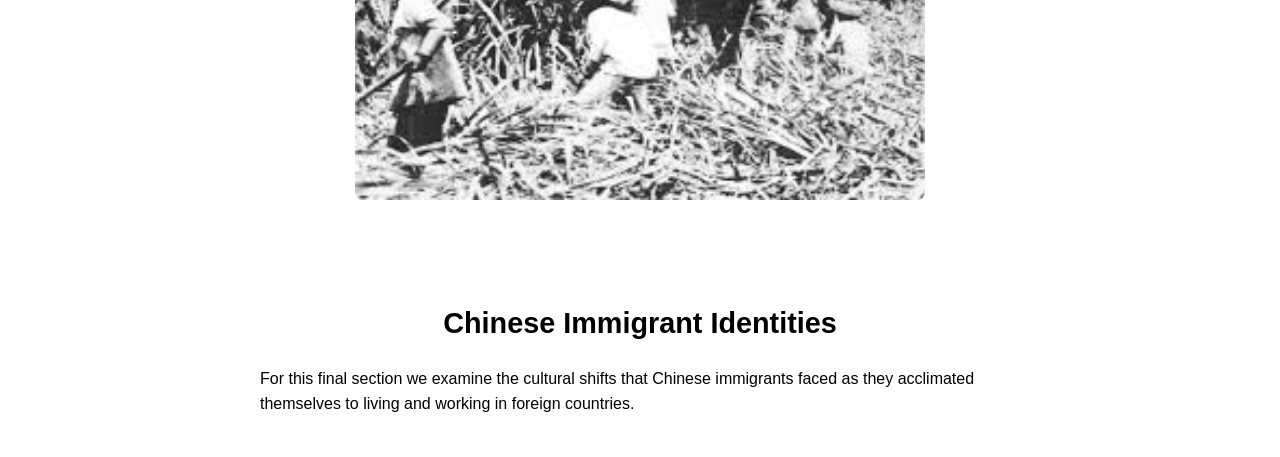
==== commit 92e2de41: "hawaii continued" ====
--- a/index.html
+++ b/index.html
@@ -13,14 +13,14 @@
     <h1>Understanding the Interactions of Racial Capitalism</h1>
     <h3>I was prompted to map circuits of racial capitalism to understand how racial capitalism unites and divides people from all over the world. For this final project, I wanted to explore the ways Chinese people and environments were impacted by racial capitalism.</h3>
     <p>Suhani Sharma for HILD 12 UCSD Spring 2025</p>
-    <p>All images were found on google images.</p>
+    <p><i>All images were found on google images.</i></p>
   </header>
 
   <!-- Section 1 -->
   <section class="content-section">
-    <h2>This map begins in China in the 1840s</h2>
+    <h2>China in the 1840s</h2>
     <div class="text-content">
-      <p>In the coming years China's economic, political, and social spheres would all begin to be impacted by gunboat diplomacy.</p>
+      <p>This map begins in the 1840s. In the coming years China's economic, political, and social spheres would all begin to be impacted by gunboat diplomacy.</p>
     </div>
     <img src="pics/step-1.png" alt="Image 1">
     <img src = 'pics/china-map.jpg' alt="Treaty of Nanjing Image">
@@ -51,25 +51,25 @@
       <p>The list of countries now making these unfair deals with China through gunboat diplomany only continues to grow. France, Russia, and the United States all make deals with China alongside Britian to further their own needs. The Chinese people become a medium by which those countries can further their own selfish objectives at the expense of Chinese citizens, resources, and labor. Against their will they are chained to these other countries.</p>
     </div>
     <img src="pics/step-3.png" alt="Image 3">
-    <img src="'pics/tianjin.jpg" alt="Treaty of Tianjing Image">
+    <img src="pics/tian.png" alt="Treaty of Tianjing">
   </section>
 
   <!-- Intermediate discussion on first three sections -->
   <section class='reflection-section'>
-    <h3>So far we have seen the initial seeds of this racially capitalist circuit/connection that is rooted in China. It will be part of the influences on the subsequent questions where we can dive deeper into the relations particularly between China and American States.</h3>
-    <h3>As we can see from the diagrams above, what connected these countries together was the treaties born of gunboat diplomacy. It it were not for these forced connections, there would have been little incentive to tie such vast and distant nations together so tightly.</h3>
-    <h3>This connection between China and the other sections creates a clear distinction between the empires that take and gain and the country that must give and or risk losing what little it continues to have.</h3>
-    <h3>And as a result, landscapes begin to reform. Some people are made to work and sacrifice their own labor and comfort for the desires of other nations. These western countries, the UK, France, the US, and Russia, all have reason to see themselves as above China, its people, and its needs.</h3>
-    <h3>As a reaction to these many changes, it is plausible to say these treaties and the instability and decline they caused in China would have incentivized many to emigrate to other countries. If countries like the United States were perhaps excelling compared to China, then Chinese citizens could alter their fortunes by going there. </h3>
+    <h3>So far we have seen the initial seeds of this racially capitalist circuit rooted in China. As we dive deeper into the connections between China and the United States this connection will be key to the subsequent questions we seek to ansewer.</h3> 
+    <h3>As we can see from the diagrams above, what connected these countries together was the treaties born of gunboat diplomacy. If not for these forced connections, there would have been little incentive to tie such vast and distant nations together so tightly.</h3>
+    <h3>We can see the distinction clearly between those that take and those that must give. Empires in power abuse their authority to demand another country fulfill their needs. The countries that serve as colonies are forced to comply or risk losing what little control they retain.</h3>
+    <h3>As a result, landscapes begin to reform. Some people are made to work and sacrifice their own labor and comfort for the desires of other nations. The UK, France, the US, and Russia, all have reason to see themselves as above China, its people, and its needs.</h3>
+    <h3>Emigration is a plausible reaction to the instability that followed in China. If a country like the United States could prosper at the expense of Chinese citizens and their labor then perhaps those very same people could alter those fortunes by emigrating.</h3>
   </section>
 
   <!-- Section 4 -->
   <section class="content-section">
     <h2>Chinese Immigrants in California</h2>
     <div class="text-content">
-      <p>During this same era of gunboat diplomacy, the number of Chinese immigratns in California jumped from 325 in 1849 to 63,000 by 1870. Within about twenty years, the Chinese immigrant population was multiplied by 190. Chinatowns would emerge in multiple Californian cities as a result, creating various pockets of Chinese culture and people within the state.</p>
+      <p>During this same era of gunboat diplomacy, the number of Chinese immigratns in California jumped from 325 in 1849 to 63,000 in 1870. Within roughly twenty years, the Chinese immigrant population was multiplied by 190. Chinatowns would emerge in multiple Californian cities as a result, creating various pockets of Chinese culture and people within the state.</p>
       <p>These diasporic communities and their impact on Californian history continue to modern day. Such Chinatowns remain integral parts of major cities such as Los Angeles, San Francisco and many others.</p>
-      <p>Not all reactions to Chinese immigrants were positive. As mentioned, gunboat diplomacy gave the United States a sense of superiority over China. This sentiment extended to Chinese people as well. While Chinese immigrants were initially welcomed by Americans, resistance would follow in the form of exclusion acts and prohibitions of immigration. Many sexist and racist claims were made against Chinese people to justify the discrimintory nature of policies like Page Act of 1875 and the Chinese exclusion act of 1882.</p>
+      <p>Despite the many contributions Chinese immigrants made to California economy and culture, not all reactions were positive. As mentioned, gunboat diplomacy gave the United States a sense of superiority over China. This sentiment extended to Chinese people as well. While Chinese immigrants were initially welcomed by Americans, resistance would follow in the form of exclusion acts and prohibitions of immigration. Many sexist and racist claims were made against Chinese people to justify the discriminatory nature of policies like the Page Act of 1875 and the Chinese exclusion act of 1882.</p>
     </div>
     <img src="pics/step-4a.png" alt="Image 4 Part 1">
     <img src="pics/step-4b.png" alt="Image 4 Part 2">
@@ -79,9 +79,20 @@
   <section class="content-section">
     <h2>Chinese Immigrants in Hawaii</h2>
     <div class="text-content">
-      <p></p>
+      <p>Given the trans-pacific trade importance that Hawaii held, it was a prime location for Chinese immigrants to find work and opportunity. Some of the first Chinese immigrants would arrive in 1852 to work on white-owned sugar plantations. These numbers would continue to grow in the coming years as they did in California.</p>
+      <p>Hawaii also had an unfair treaty that tied them to the United States. The incoming Chinese immigrants began to prove a threat to their indigenous workers because some would even claim that Chinese workers were superior. If the native Hawaiian people were ever deemed "unruly" the American and  white business owners they worked for would even threaten to use Chinese immigrants as replacements for their labor.</p>
+      <p>The "Yellow Peril" that developed would be used as ammunition by interested parties to convince the United States government to fully annex the Hawaiian kingdom as an American state in 1898.</p>
     </div>
+    <img src="pics/step-5.png" alt="Image 5">
+    <img src="pics/hawaii.jpeg" alt="Chinese immigrants working Hawaiian plantations">
+  </section>
 
+  <!-- Section 6 -->
+  <section class="content-section">
+    <h2>Chinese Immigrant Identities</h2>
+    <div class="text-content">
+      <p>For this final section we examine the cultural shifts that Chinese immigrants faced as they acclimated themselves to living and working in foreign countries.</p>
+    </div>
   </section>
 
   <!--
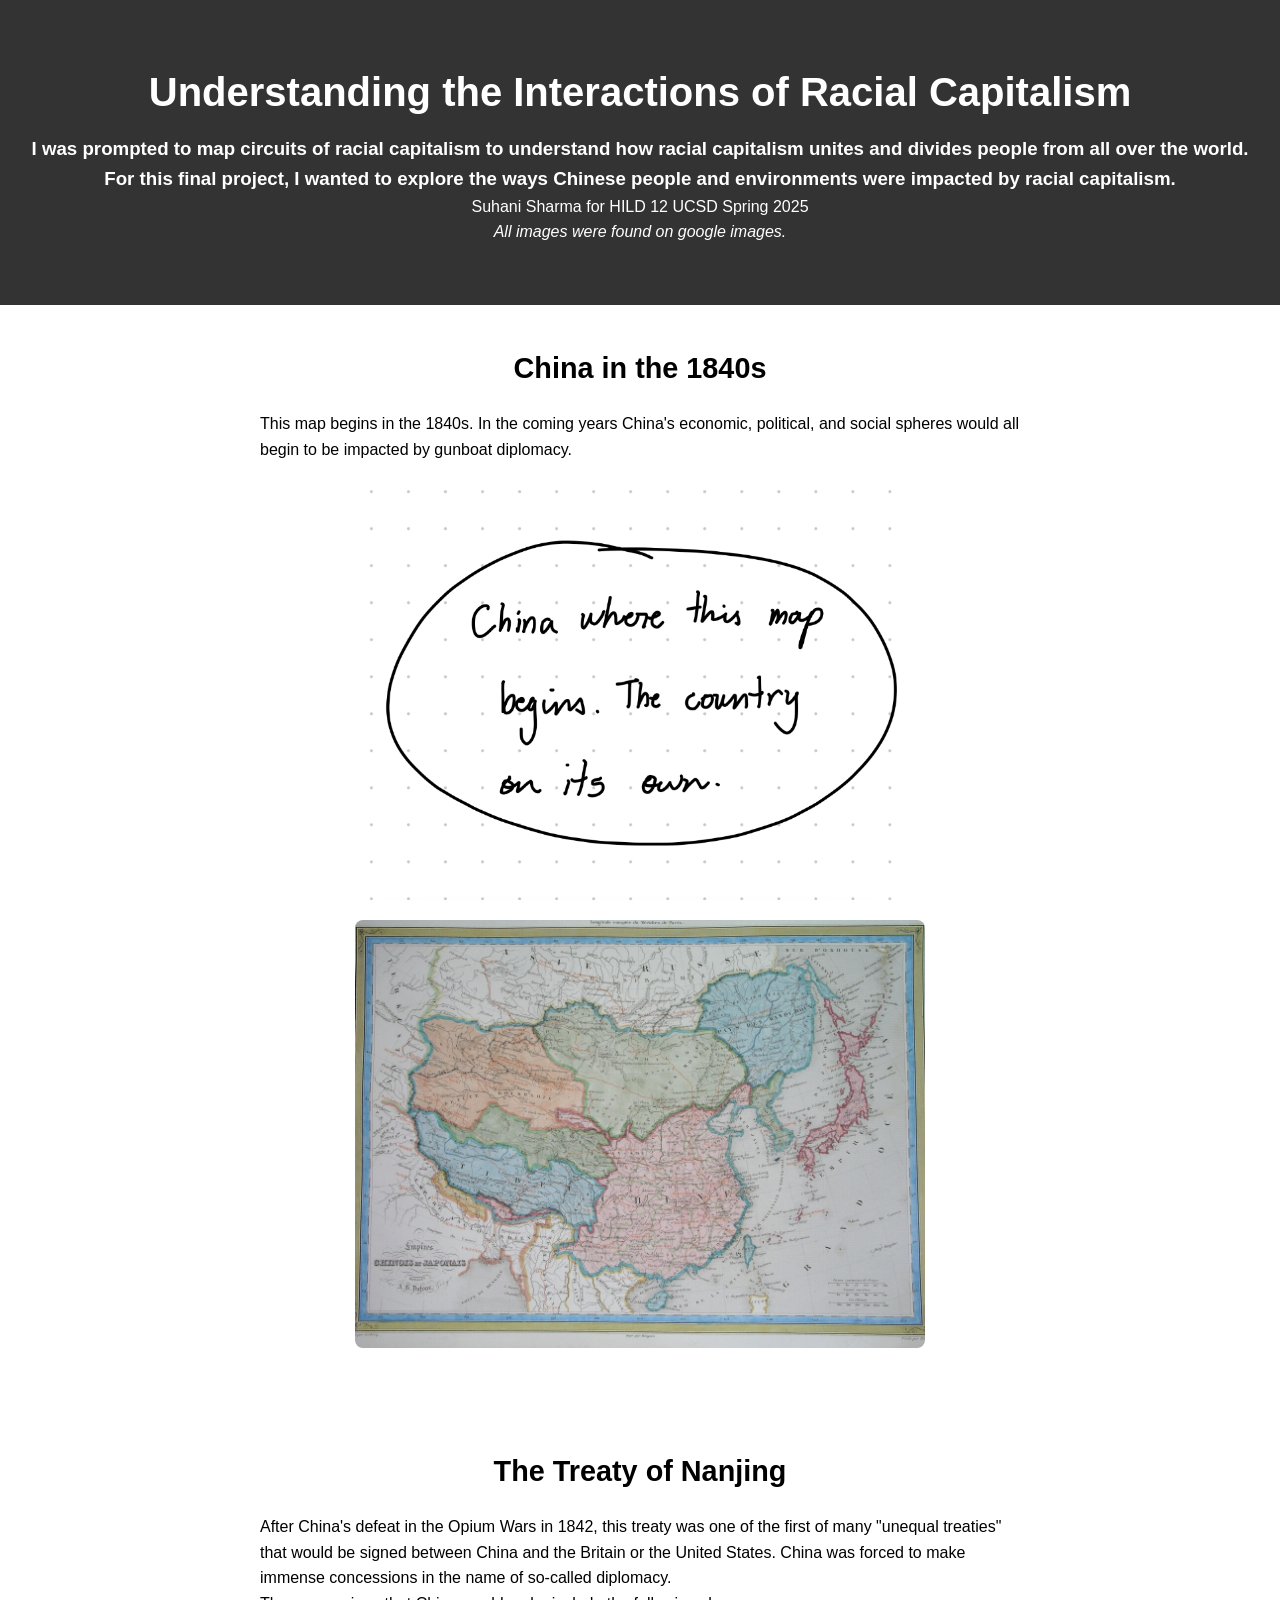
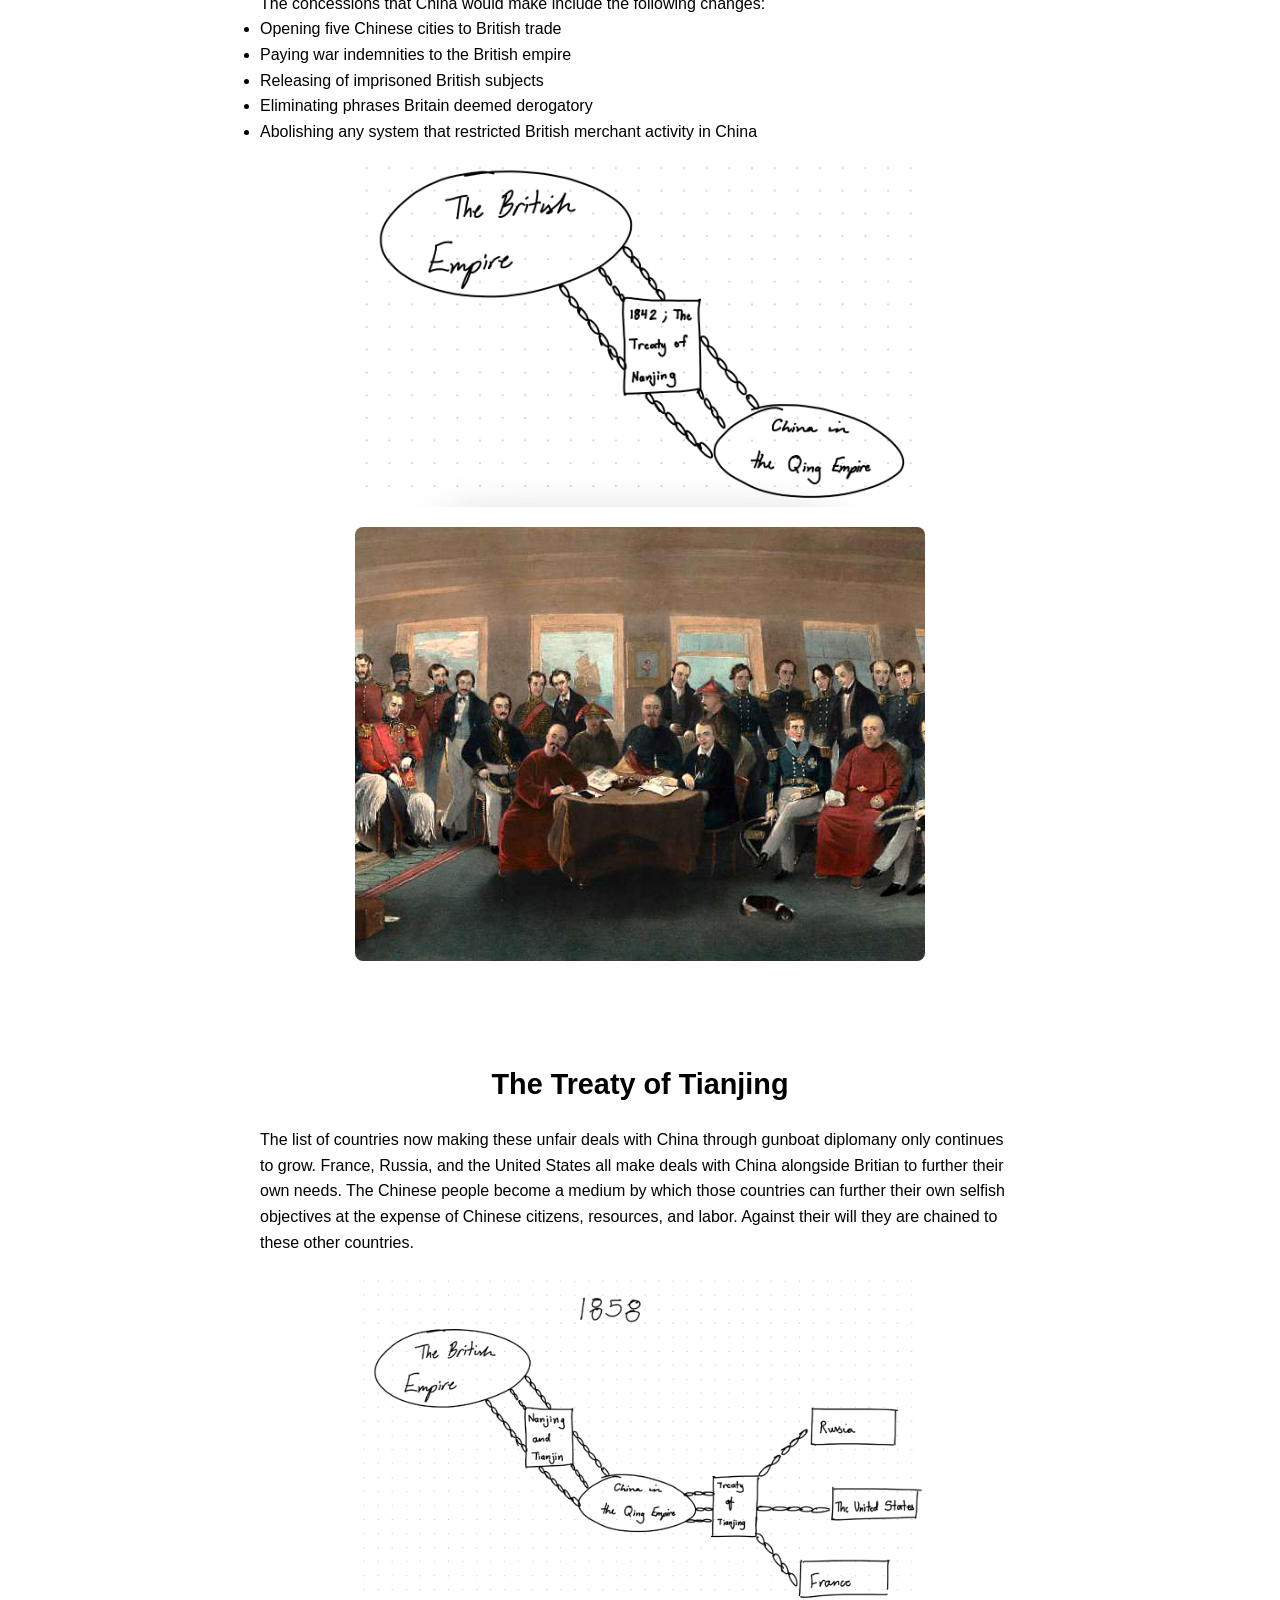
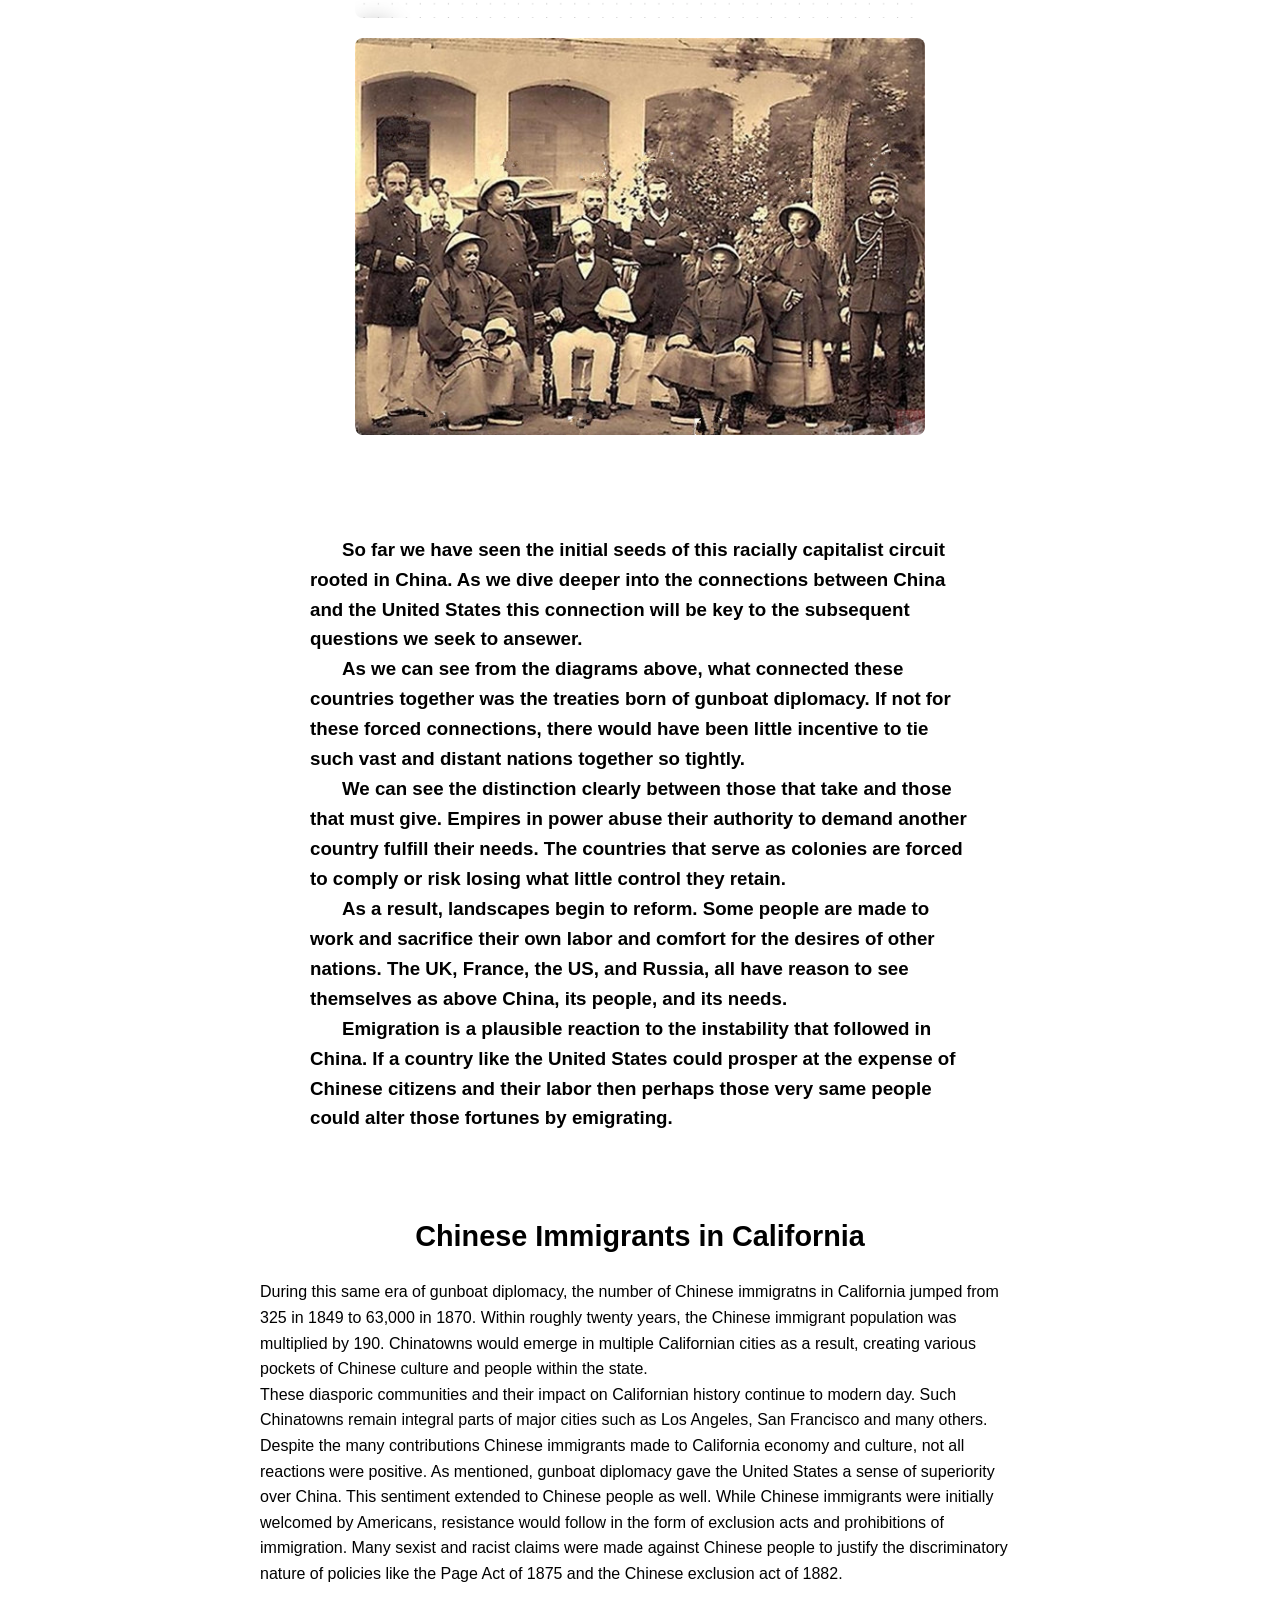
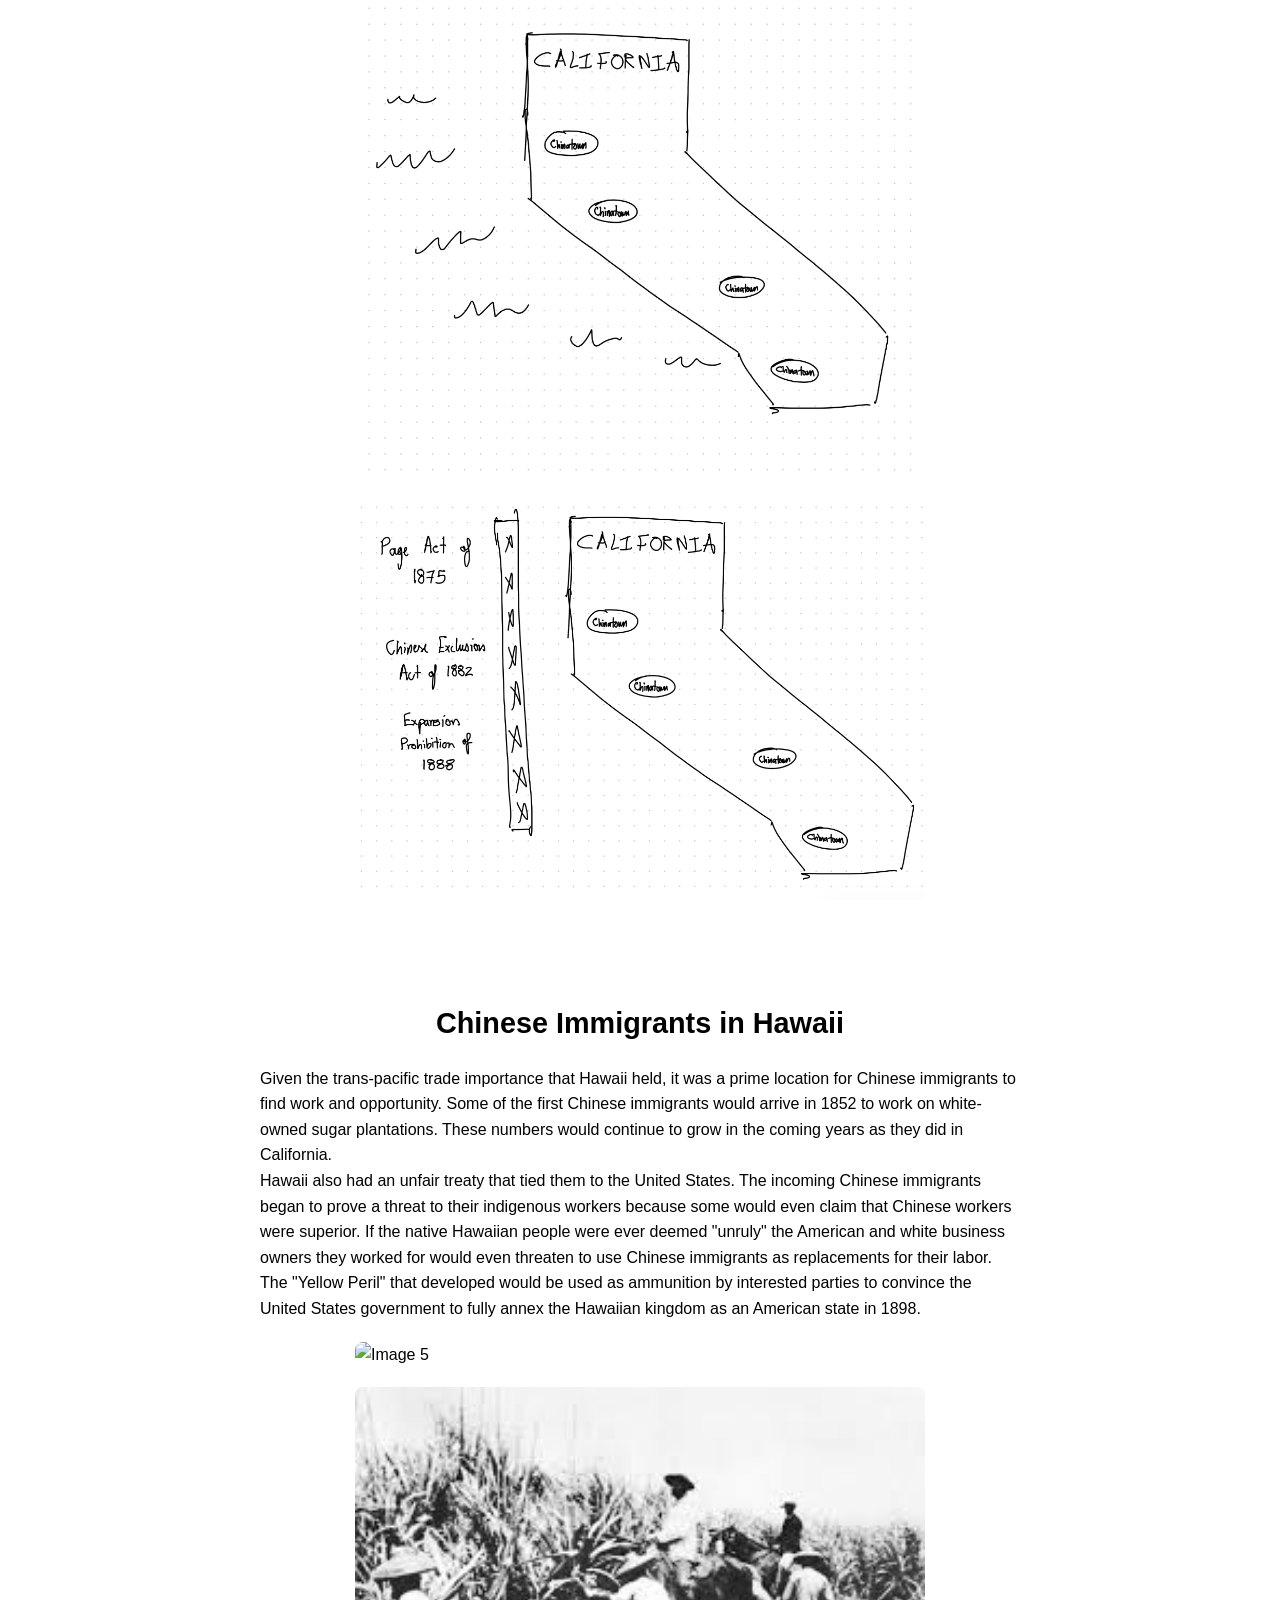
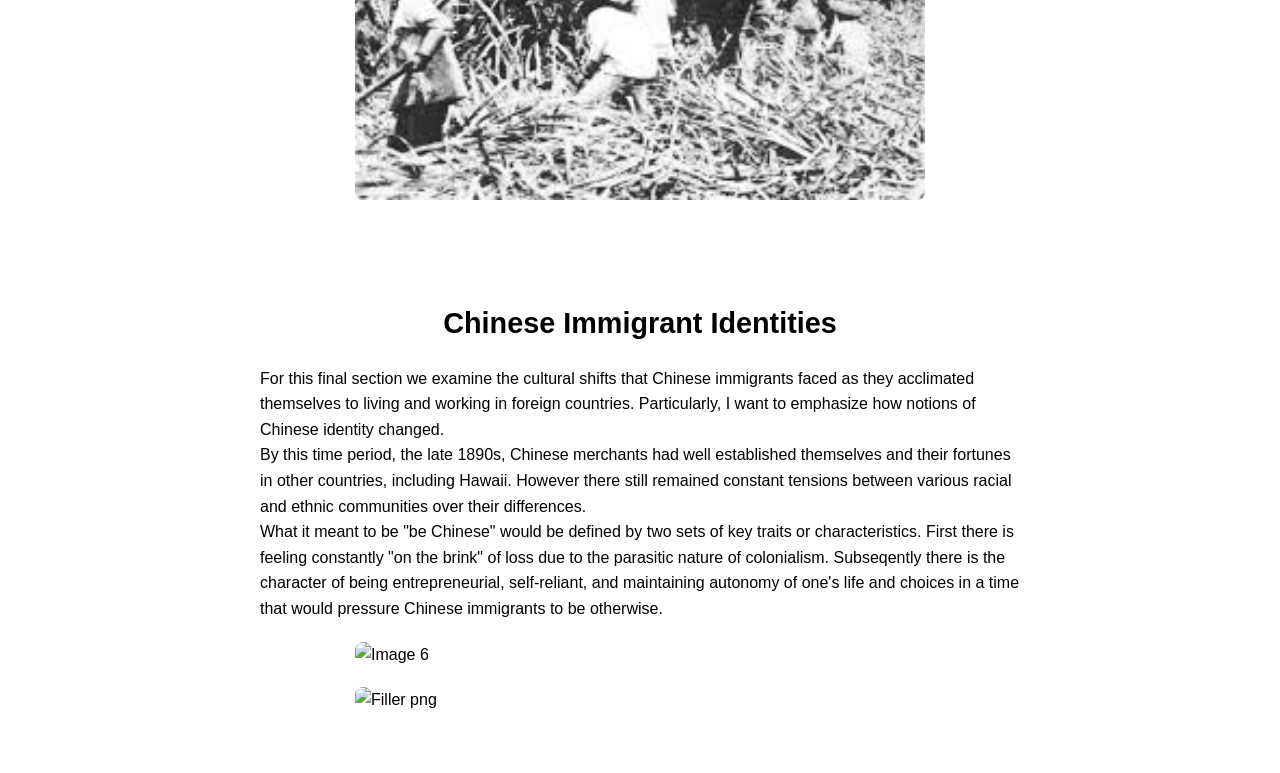
==== commit 18969da7: "final section written - need pics" ====
--- a/index.html
+++ b/index.html
@@ -91,8 +91,12 @@
   <section class="content-section">
     <h2>Chinese Immigrant Identities</h2>
     <div class="text-content">
-      <p>For this final section we examine the cultural shifts that Chinese immigrants faced as they acclimated themselves to living and working in foreign countries.</p>
+      <p>For this final section we examine the cultural shifts that Chinese immigrants faced as they acclimated themselves to living and working in foreign countries. Particularly, I want to emphasize how notions of Chinese identity changed.</p>
+      <p>By this time period, the late 1890s, Chinese merchants had well established themselves and their fortunes in other countries, including Hawaii. However there still remained constant tensions between various racial and ethnic communities over their differences.</p>
+      <p>What it meant to be "be Chinese" would be defined by two sets of key traits or characteristics. First there is feeling constantly "on the brink" of loss due to the parasitic nature of colonialism. Subseqently there is the character of being entrepreneurial, self-reliant, and maintaining autonomy of one's life and choices in a time that would pressure Chinese immigrants to be otherwise.</p>
     </div>
+    <img src="pics/step-6.png" alt="Image 6">
+    <img src="pics/filler.png" alt="Filler png">
   </section>
 
   <!--
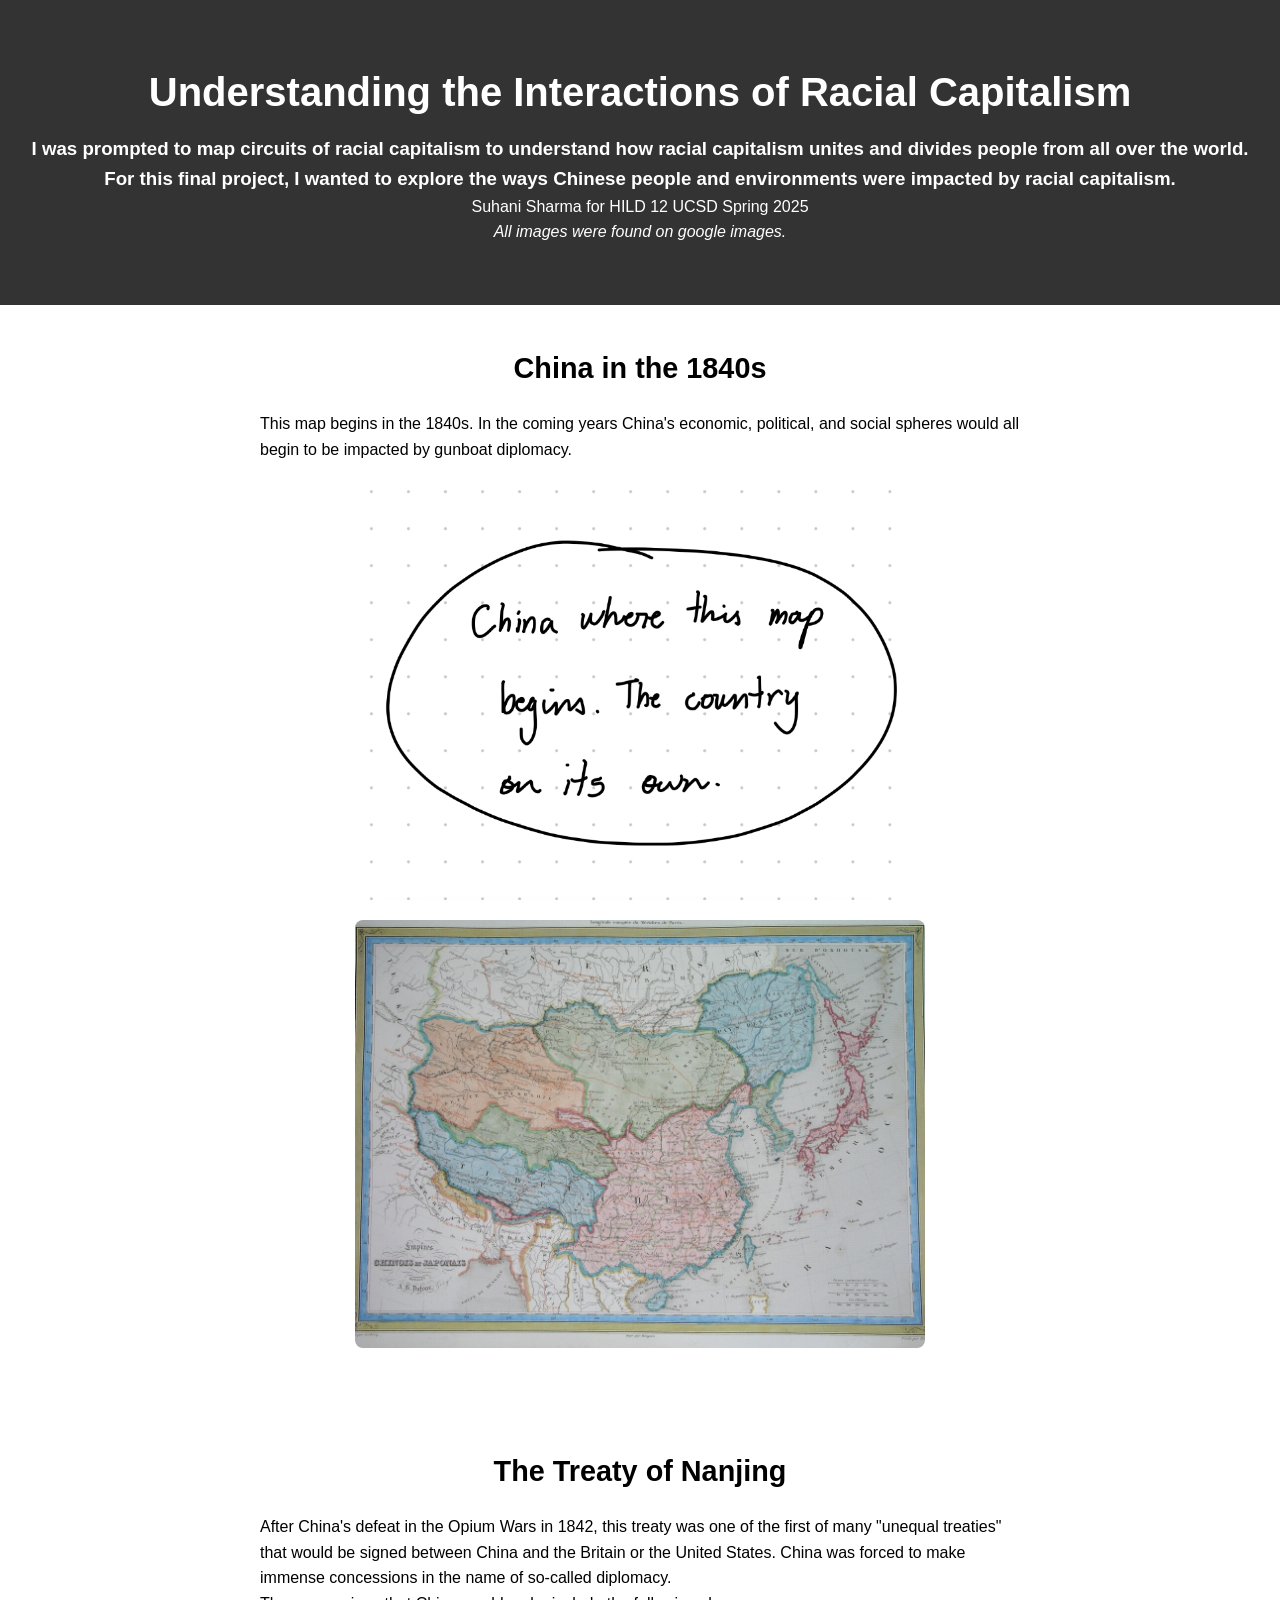
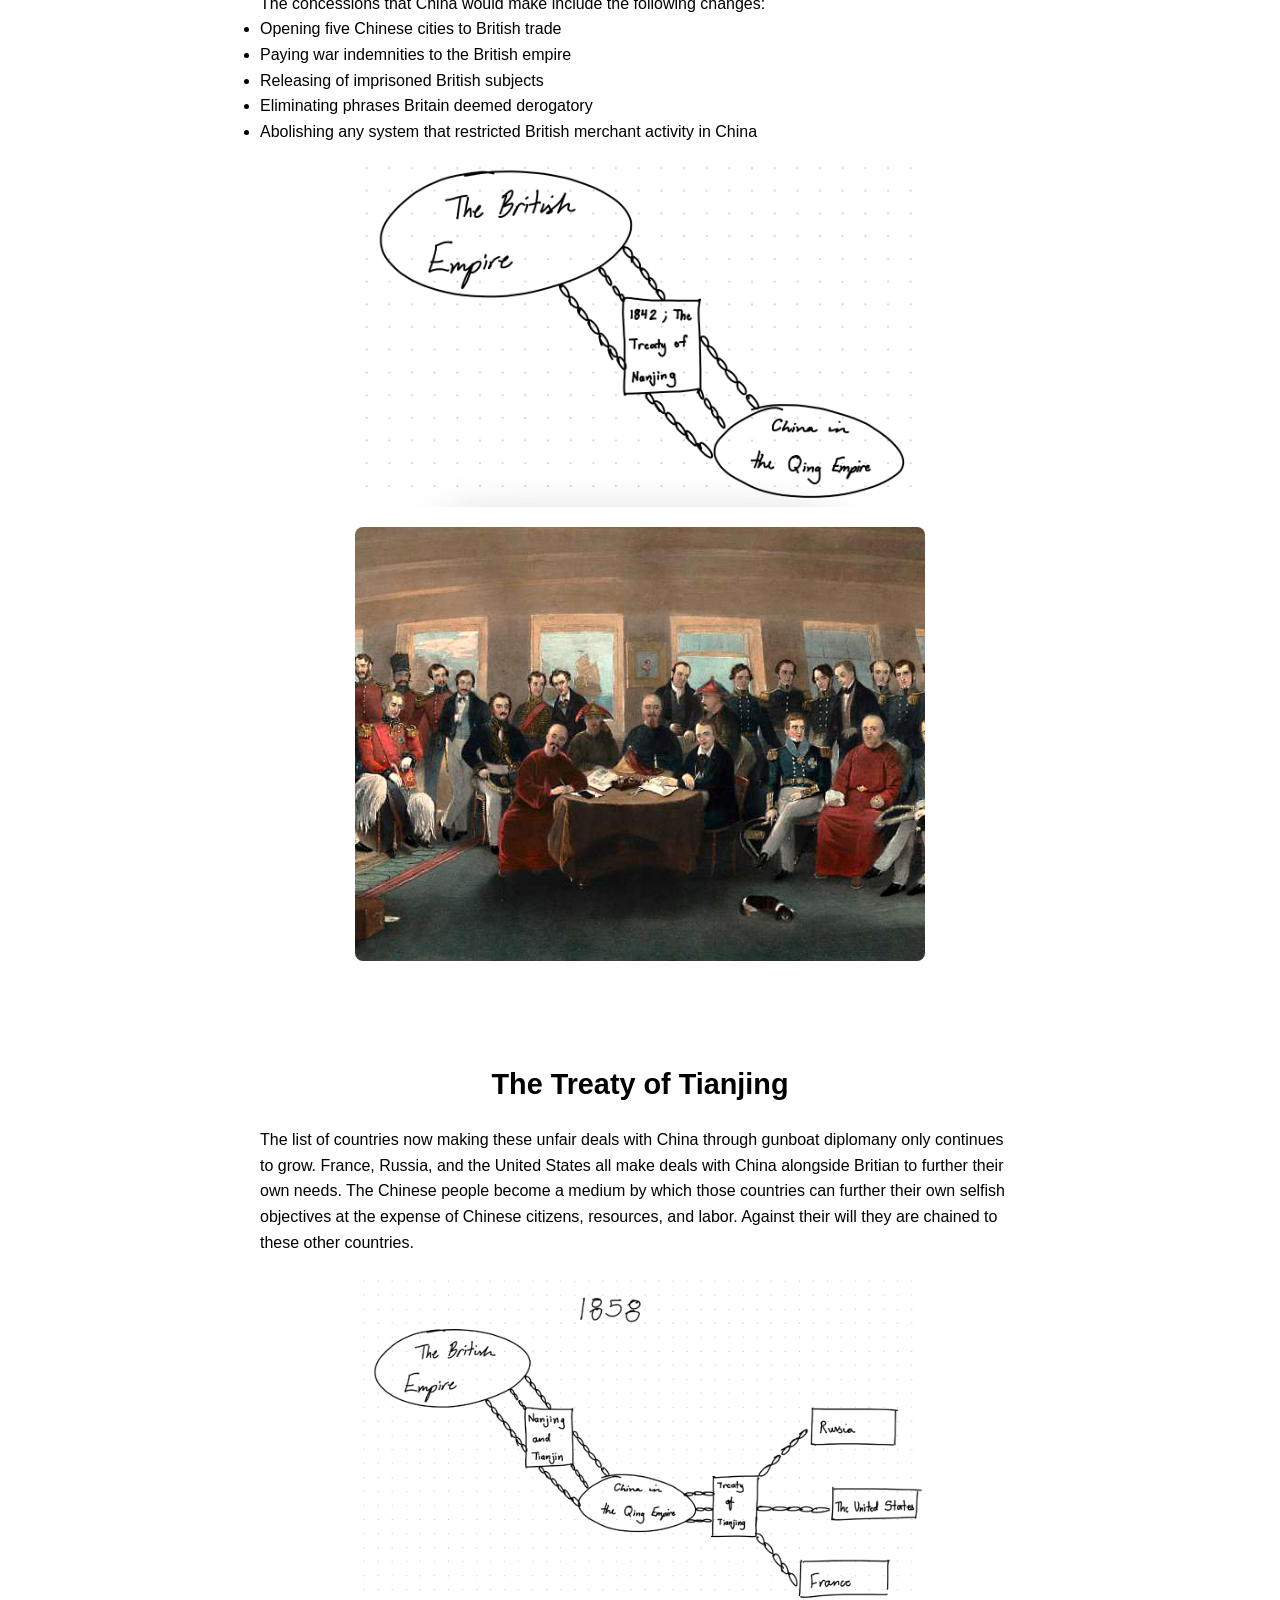
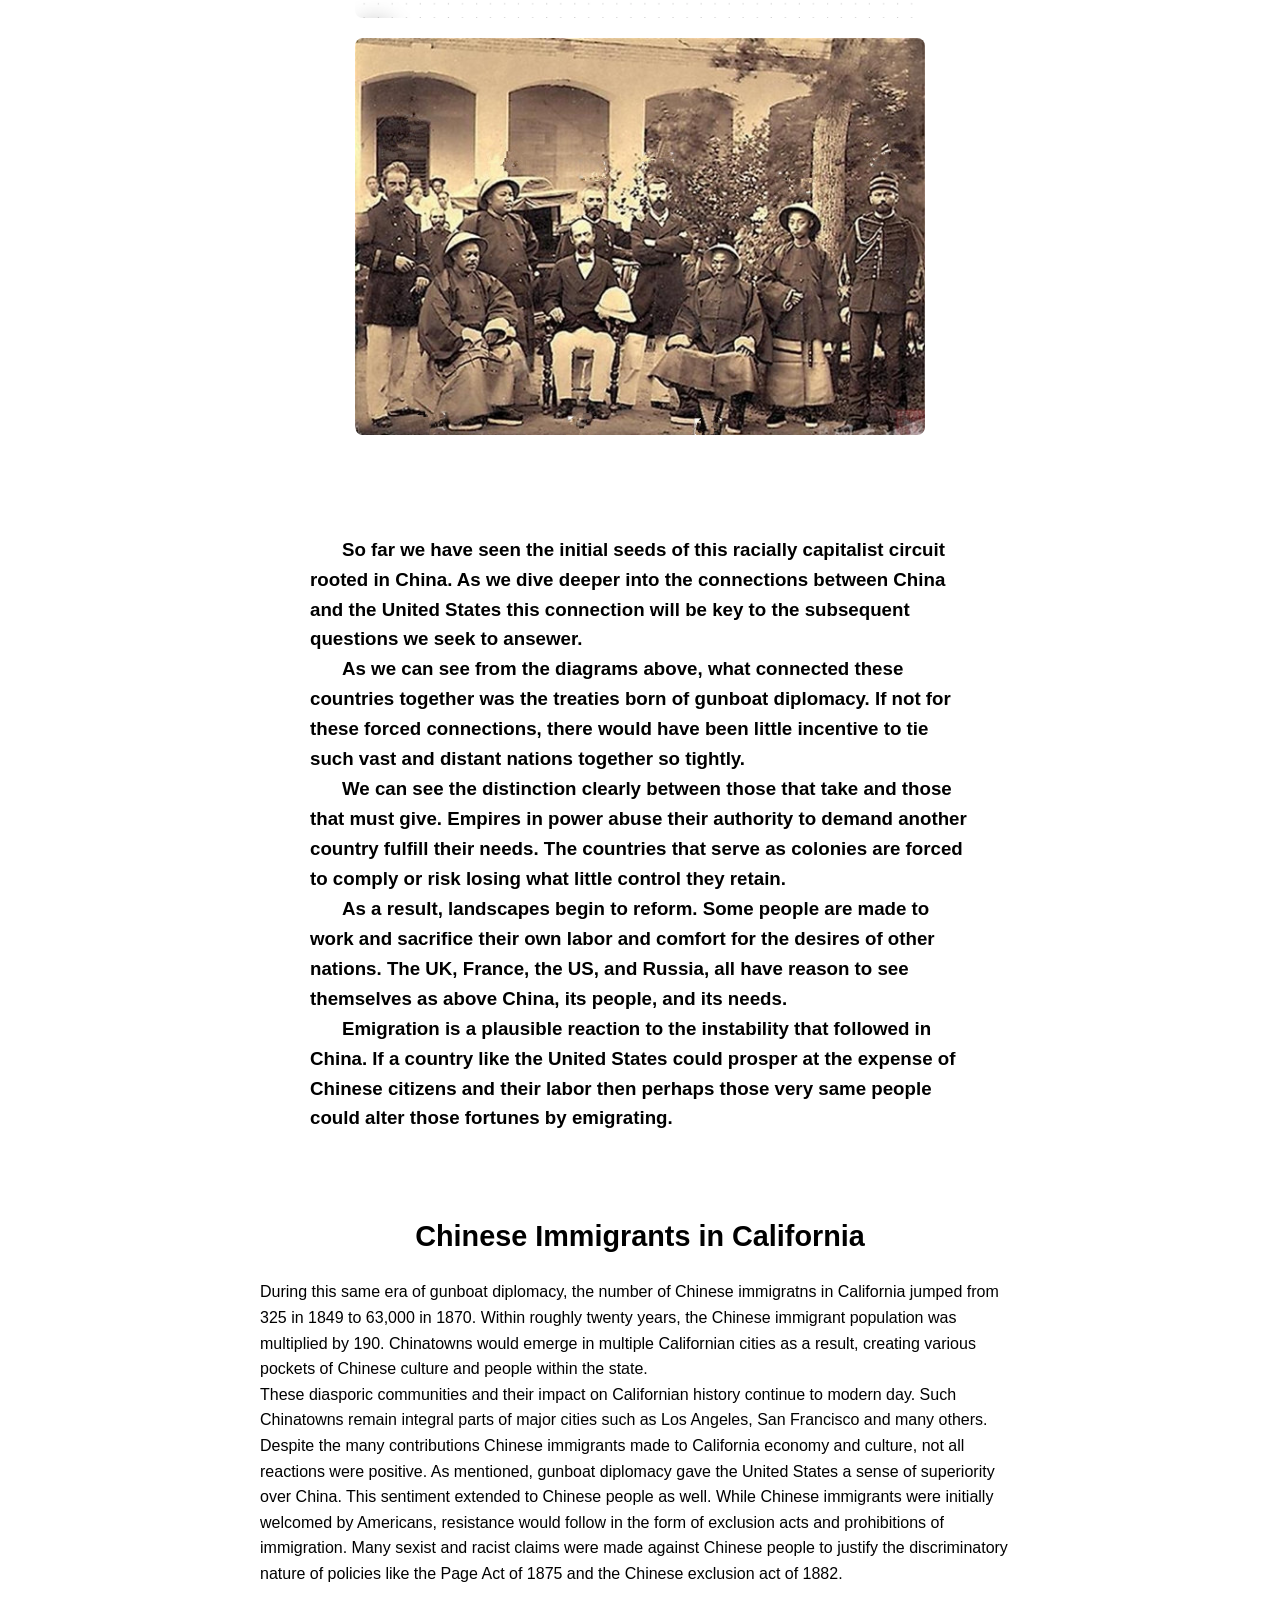
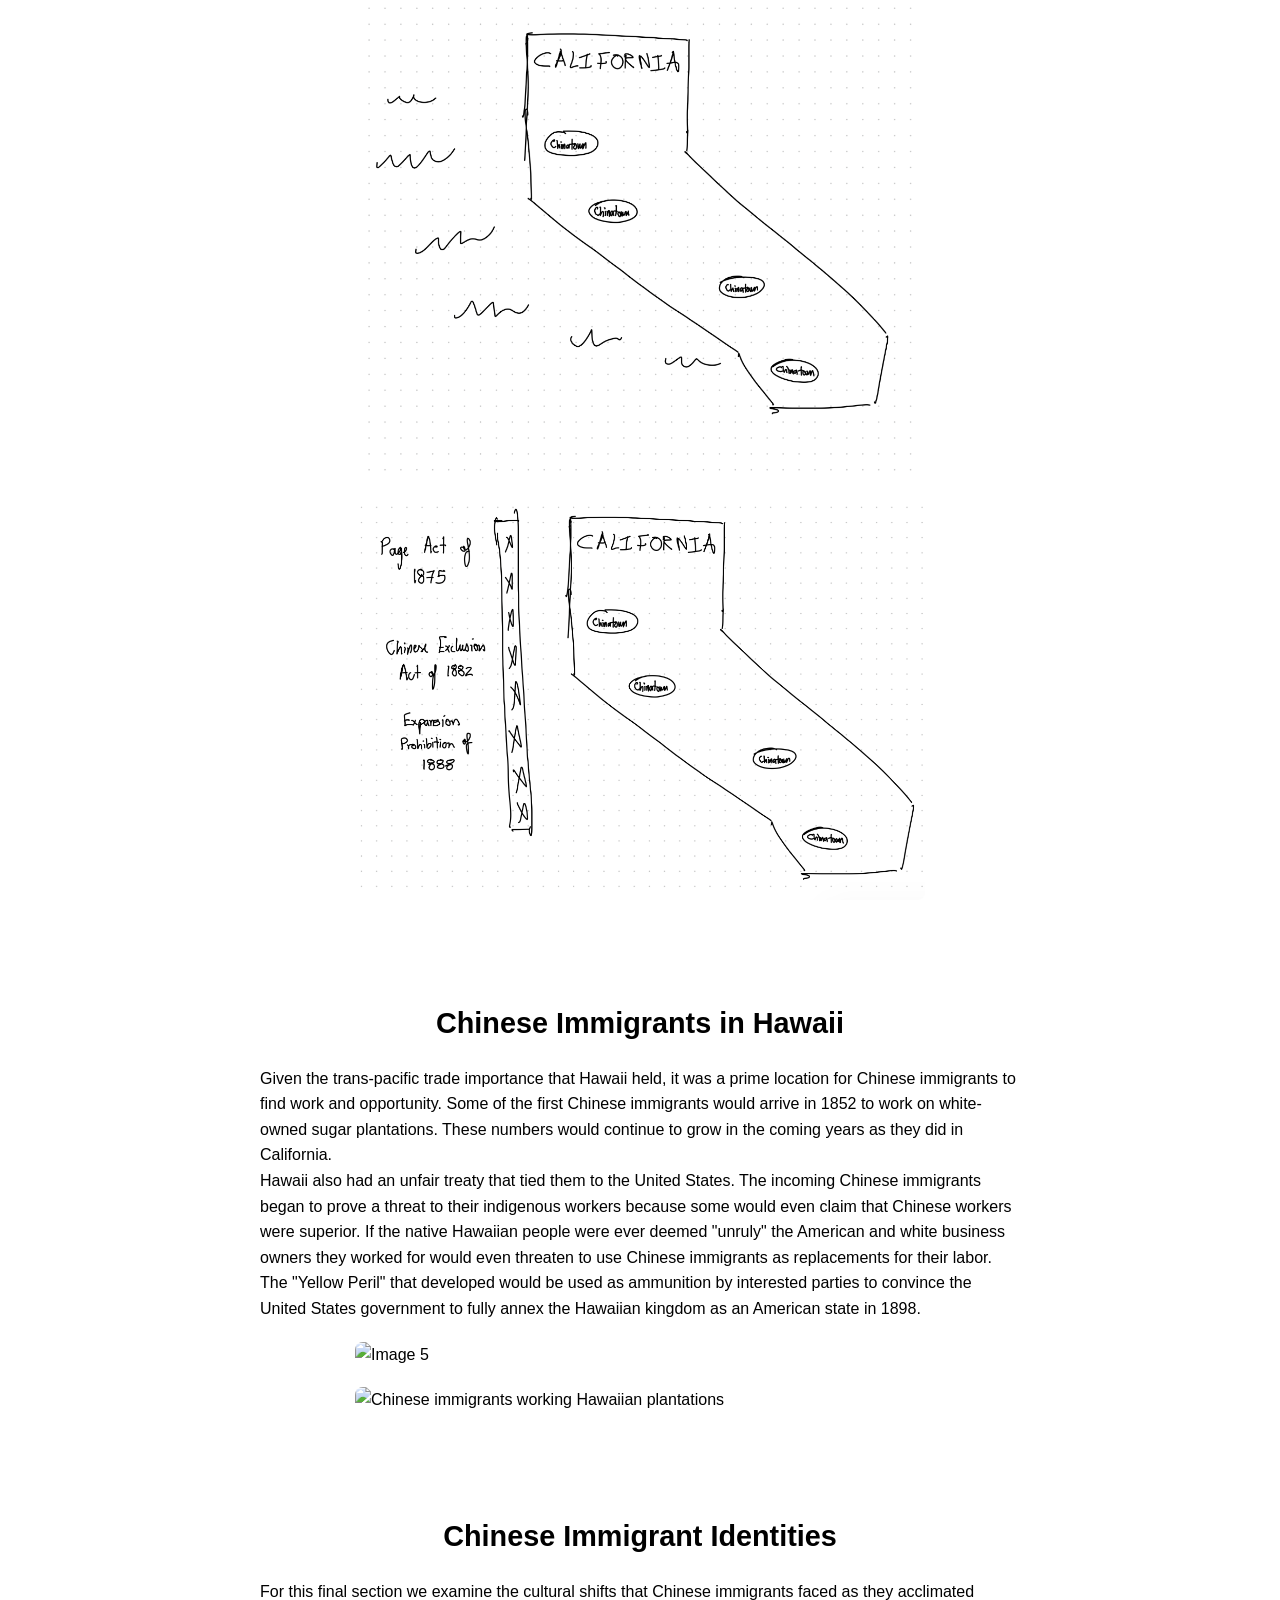
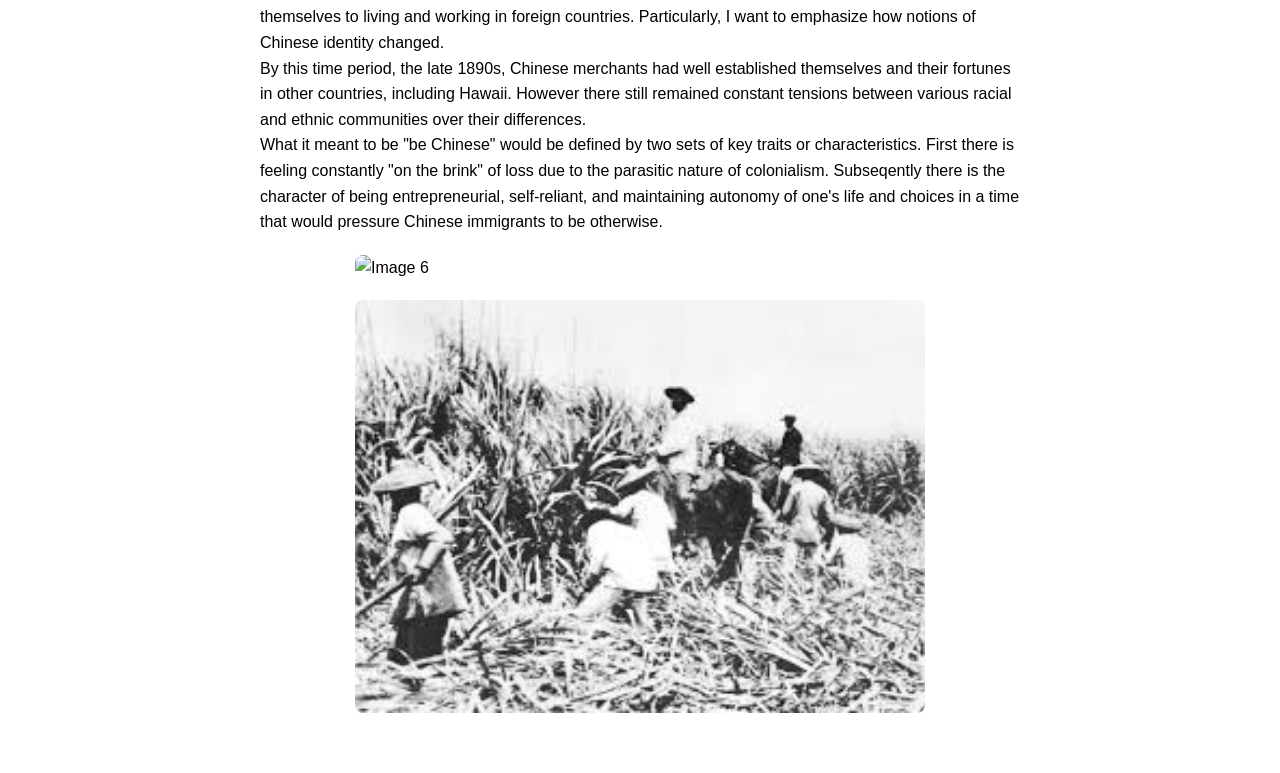
==== commit 39f8cf03: "Update index.html" ====
--- a/index.html
+++ b/index.html
@@ -84,7 +84,7 @@
       <p>The "Yellow Peril" that developed would be used as ammunition by interested parties to convince the United States government to fully annex the Hawaiian kingdom as an American state in 1898.</p>
     </div>
     <img src="pics/step-5.png" alt="Image 5">
-    <img src="pics/hawaii.jpeg" alt="Chinese immigrants working Hawaiian plantations">
+    <img src="pics/hawaii2.png" alt="Chinese immigrants working Hawaiian plantations">
   </section>
 
   <!-- Section 6 -->
@@ -96,7 +96,7 @@
       <p>What it meant to be "be Chinese" would be defined by two sets of key traits or characteristics. First there is feeling constantly "on the brink" of loss due to the parasitic nature of colonialism. Subseqently there is the character of being entrepreneurial, self-reliant, and maintaining autonomy of one's life and choices in a time that would pressure Chinese immigrants to be otherwise.</p>
     </div>
     <img src="pics/step-6.png" alt="Image 6">
-    <img src="pics/filler.png" alt="Filler png">
+    <img src="pics/hawaii.jpeg" alt="Chinese immigrants working Hawaiian plantations">
   </section>
 
   <!--
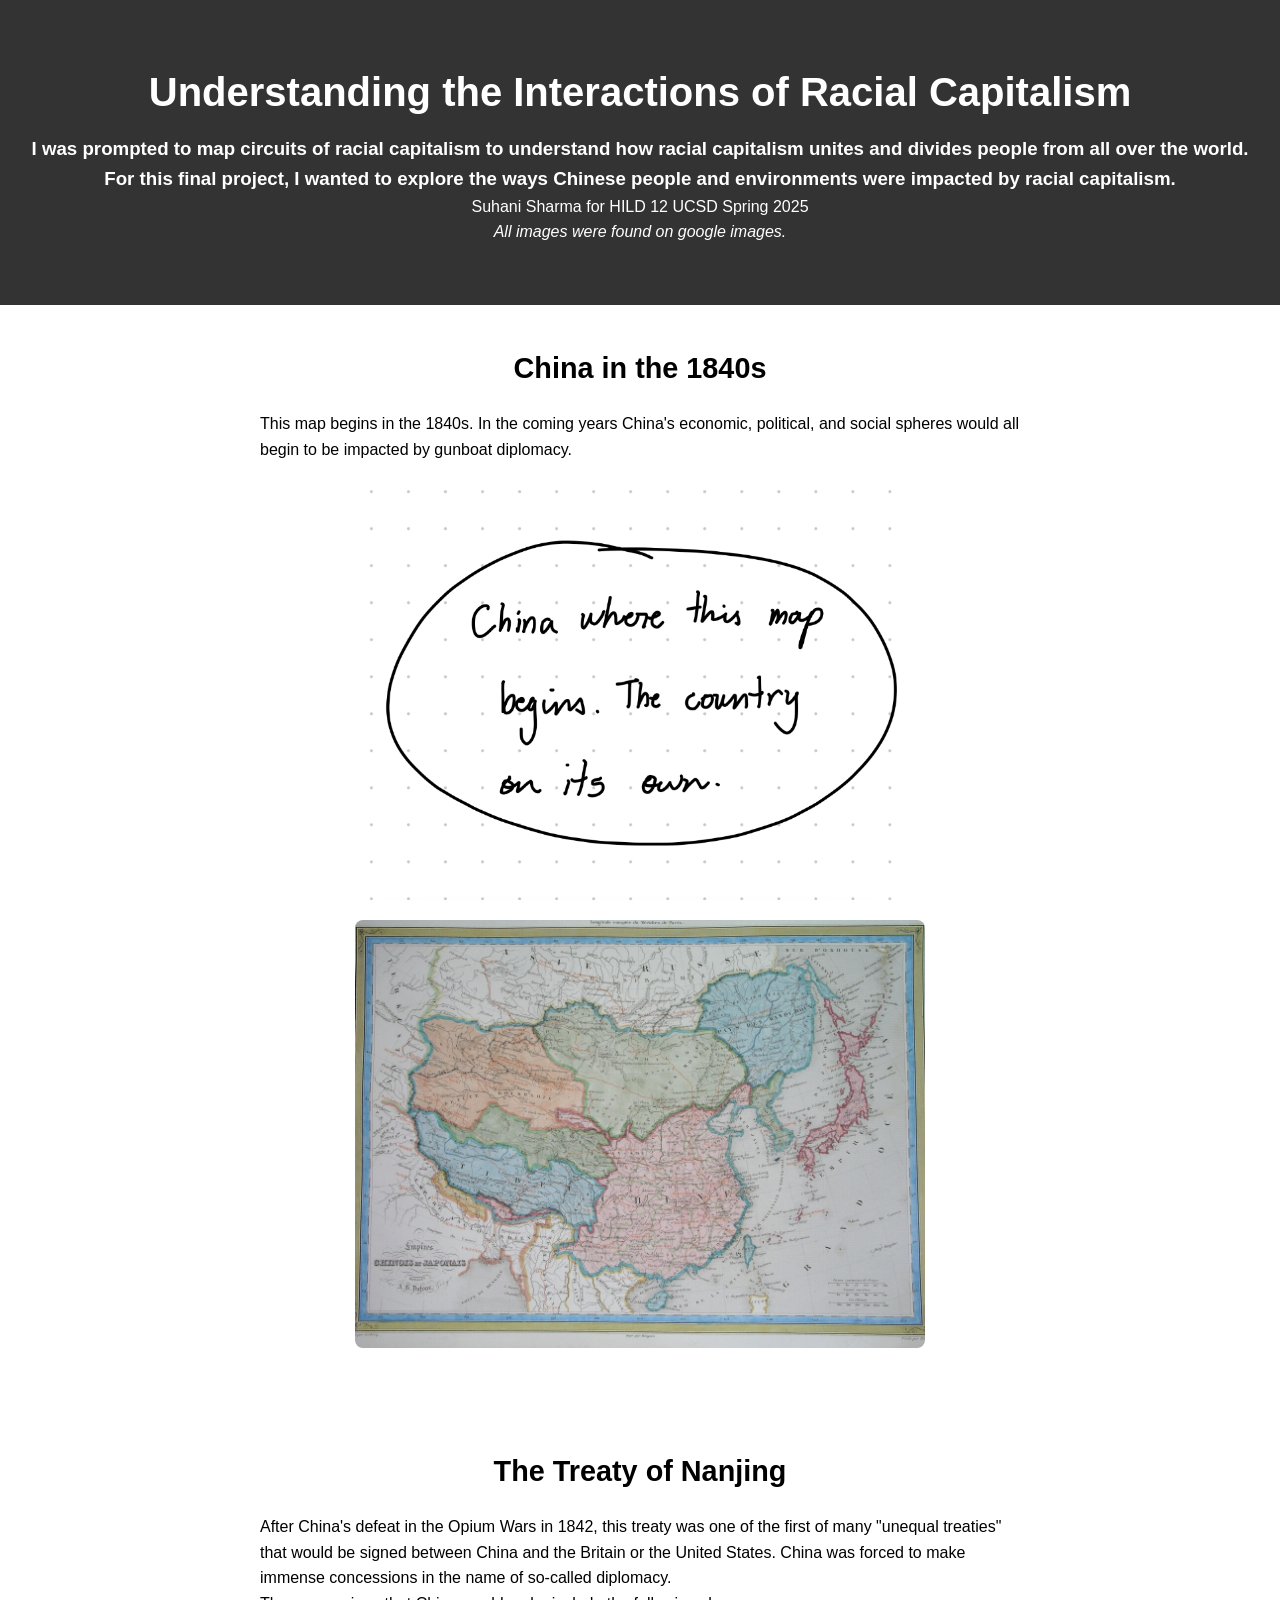
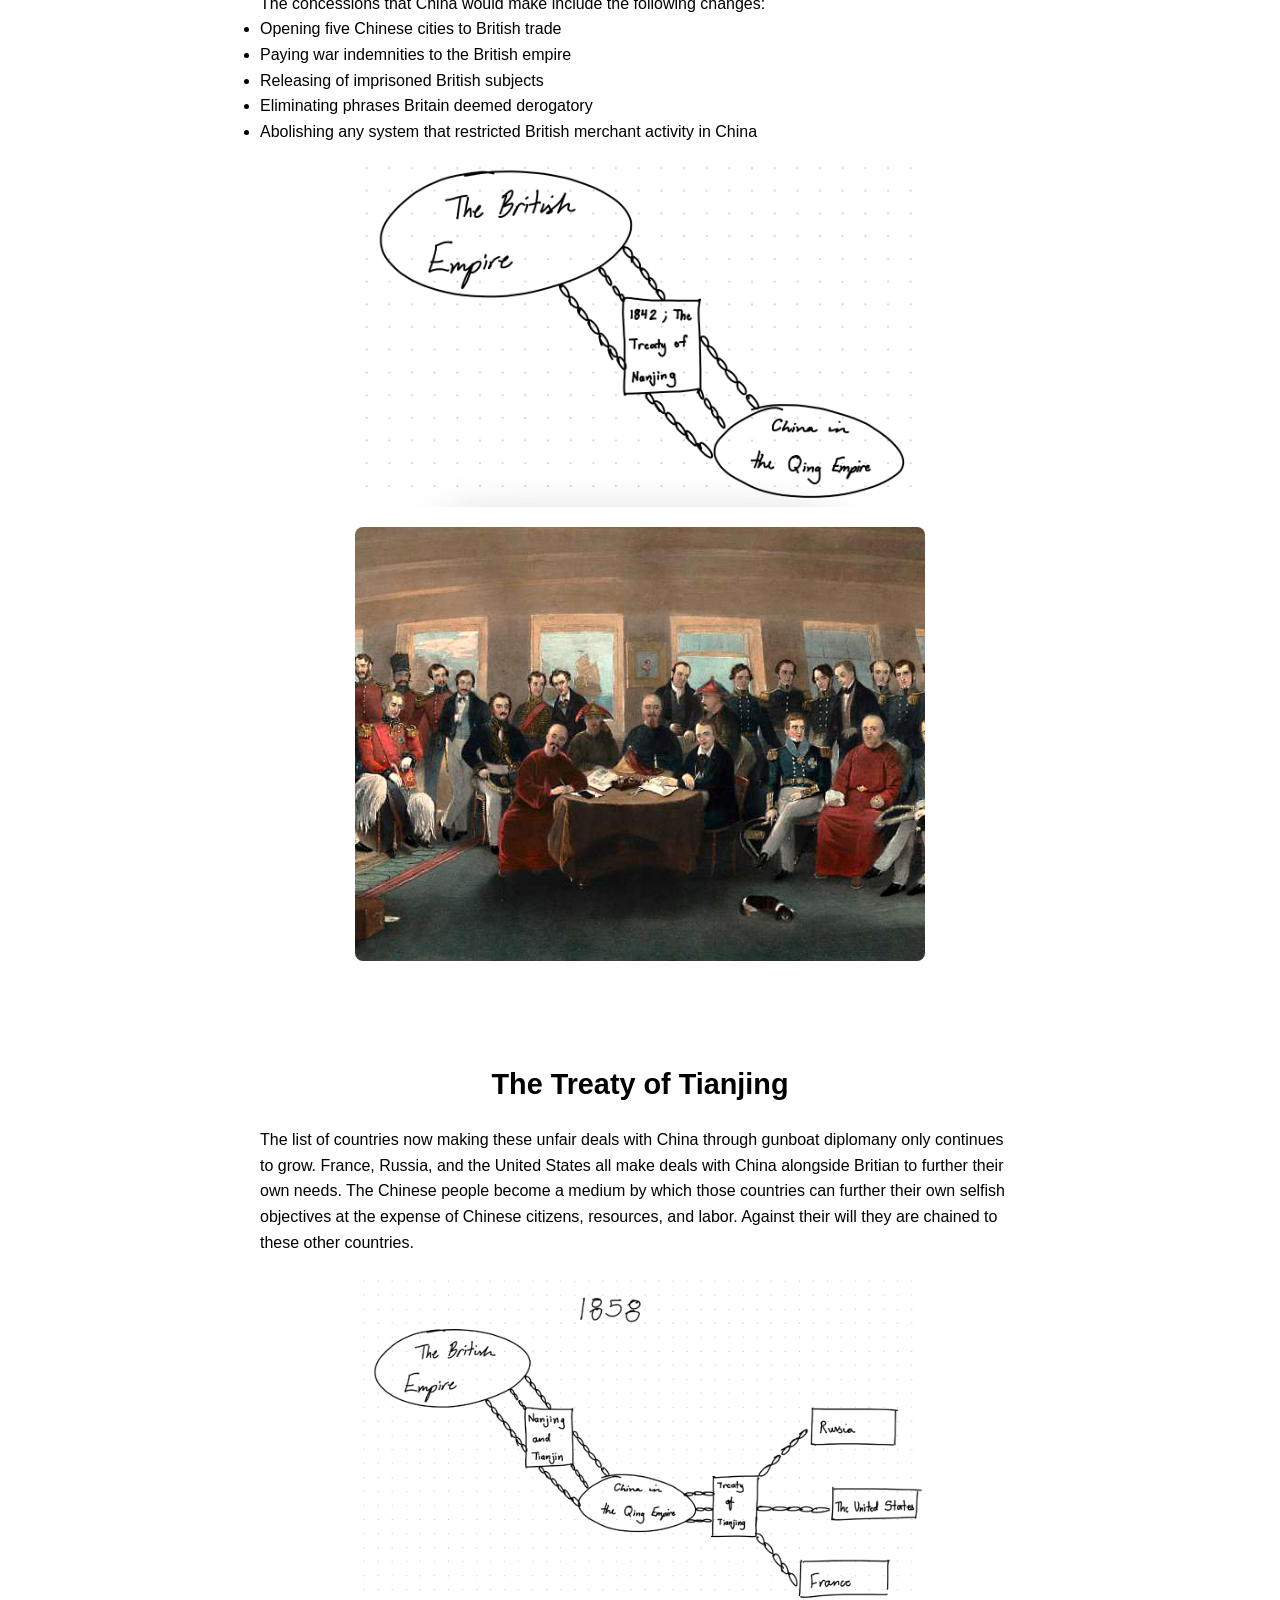
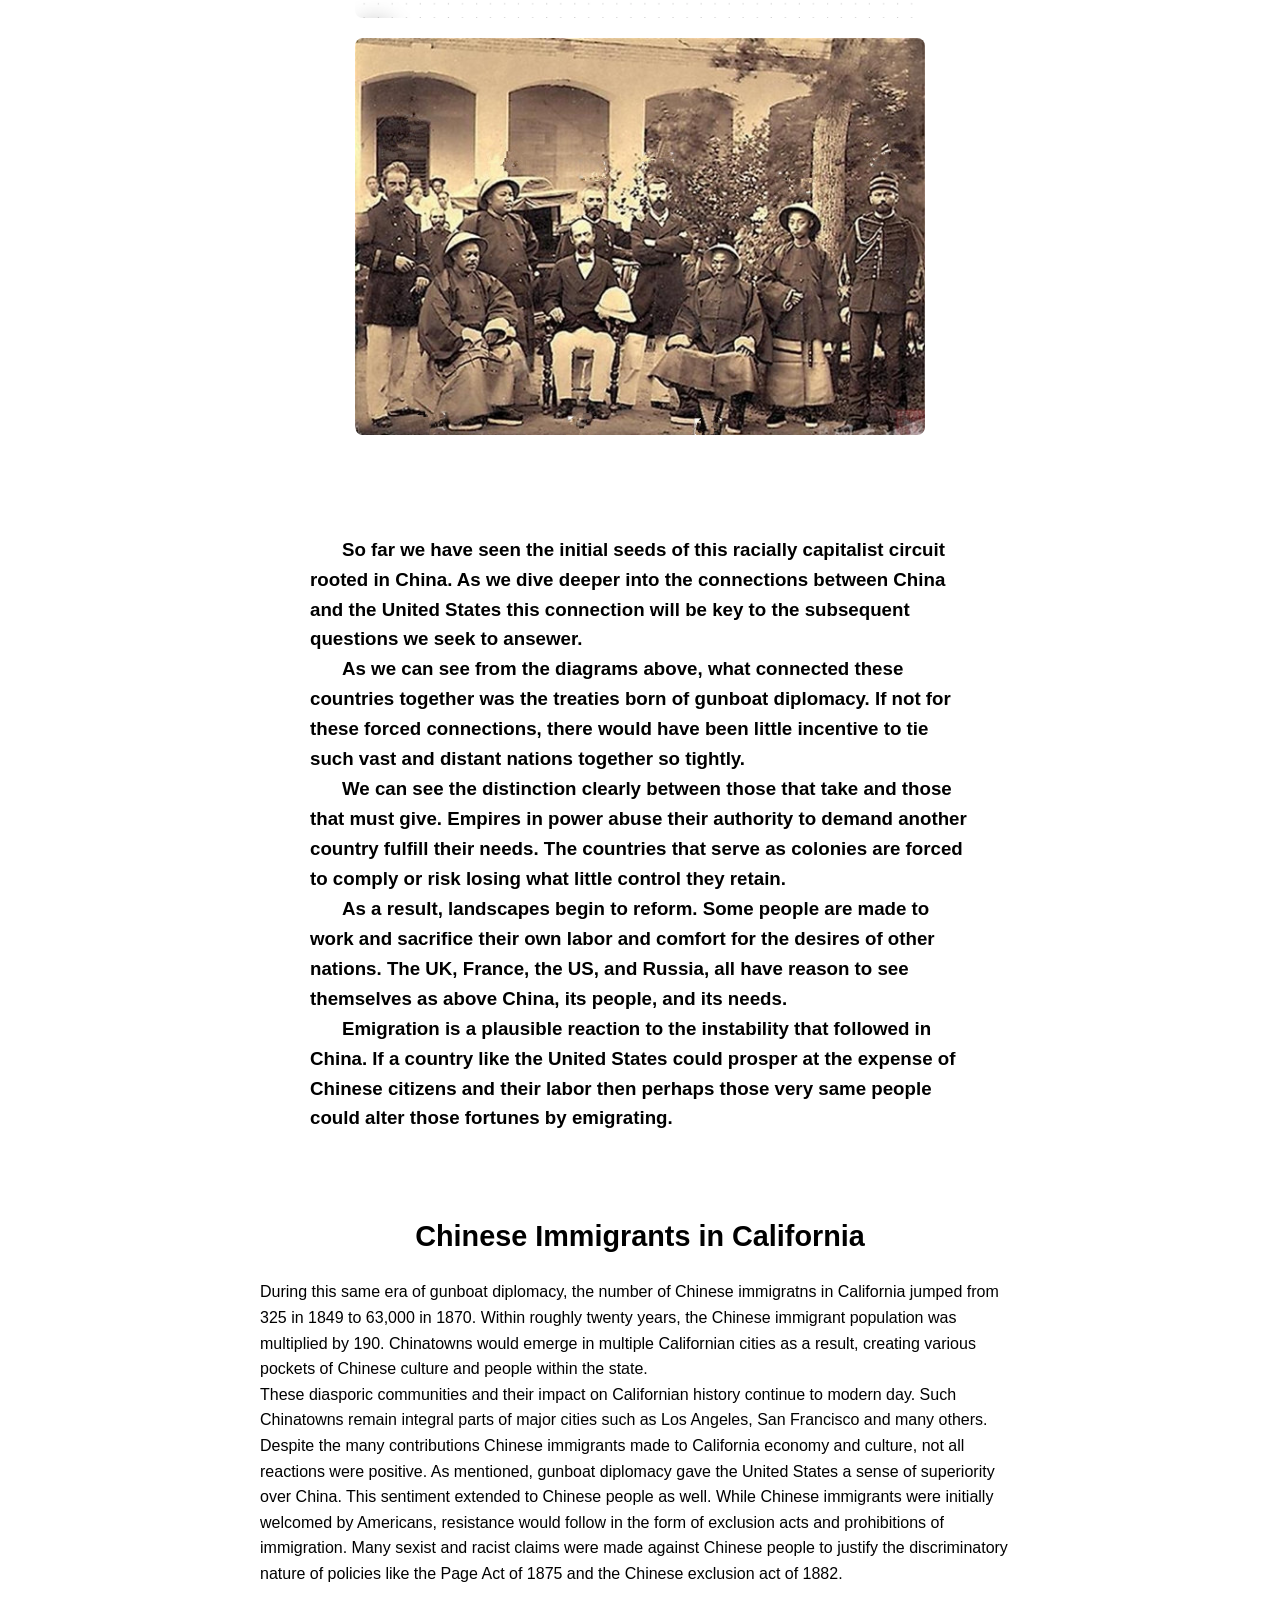
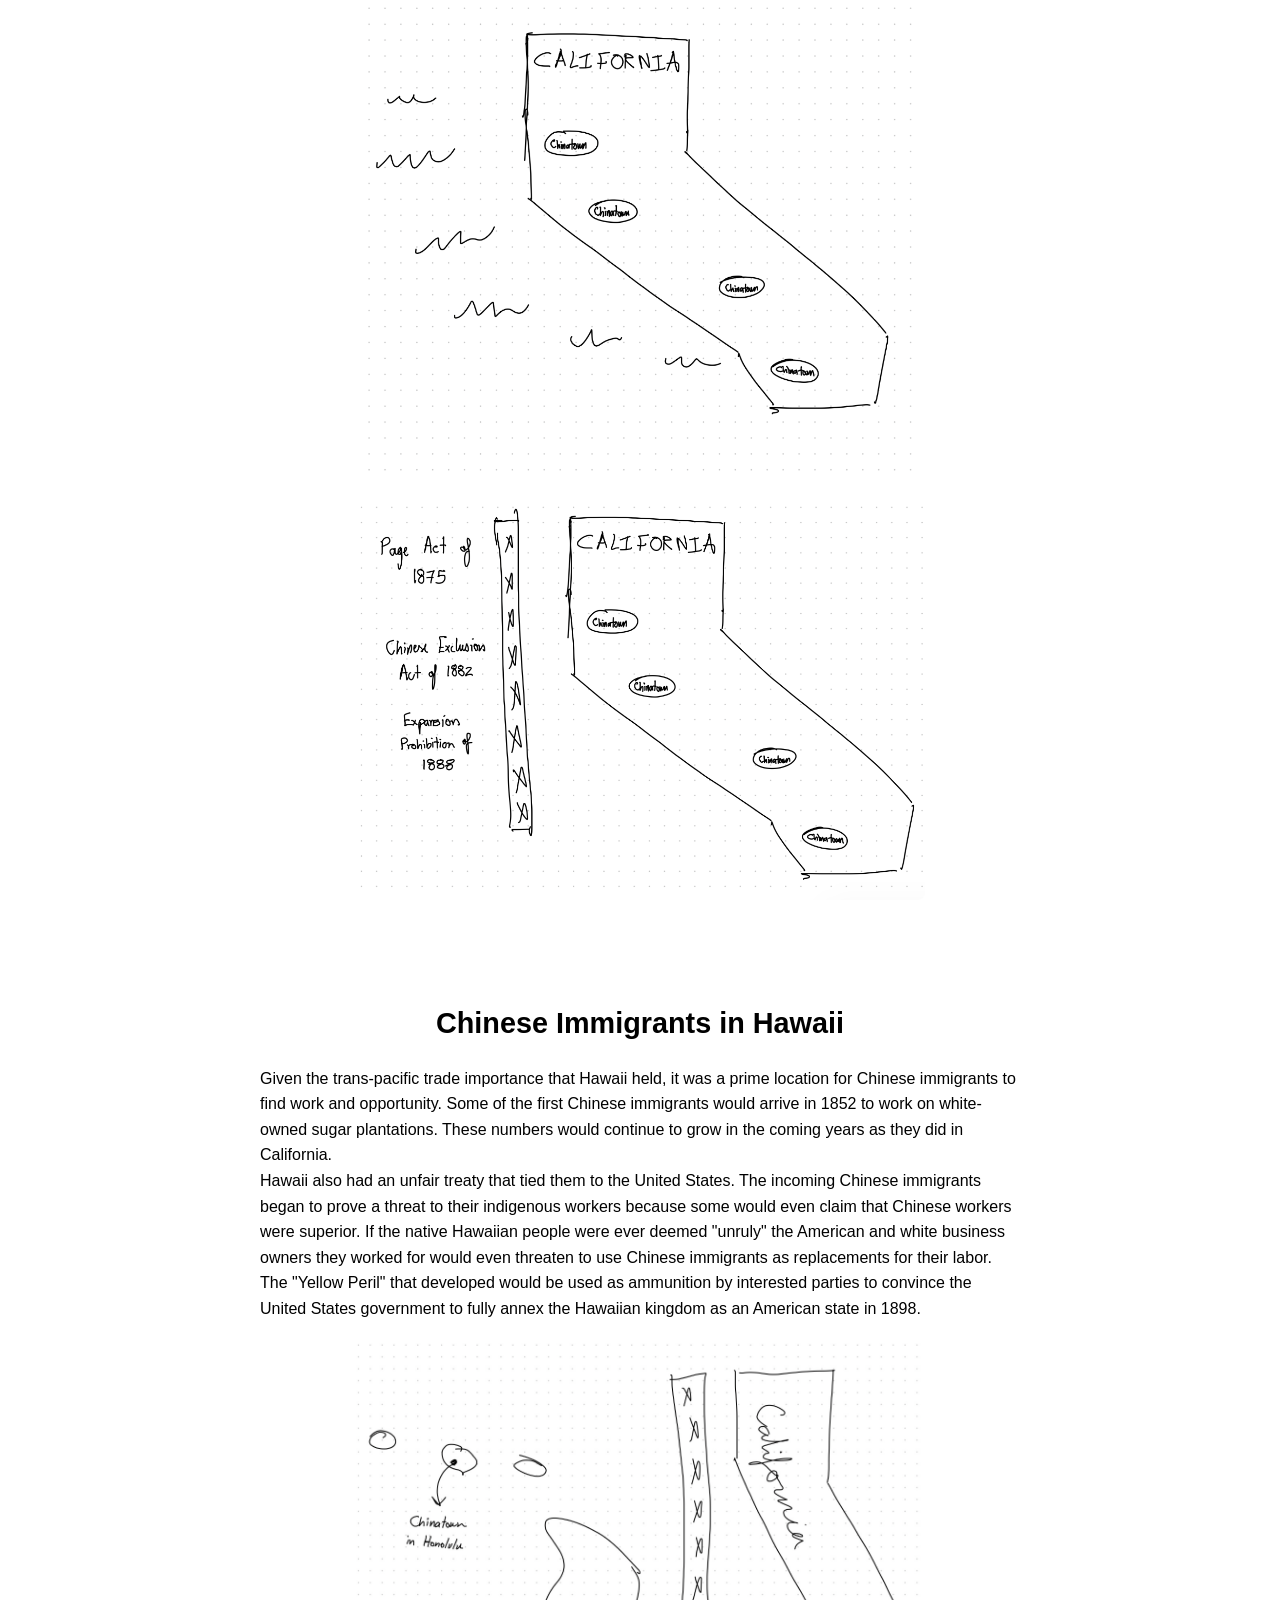
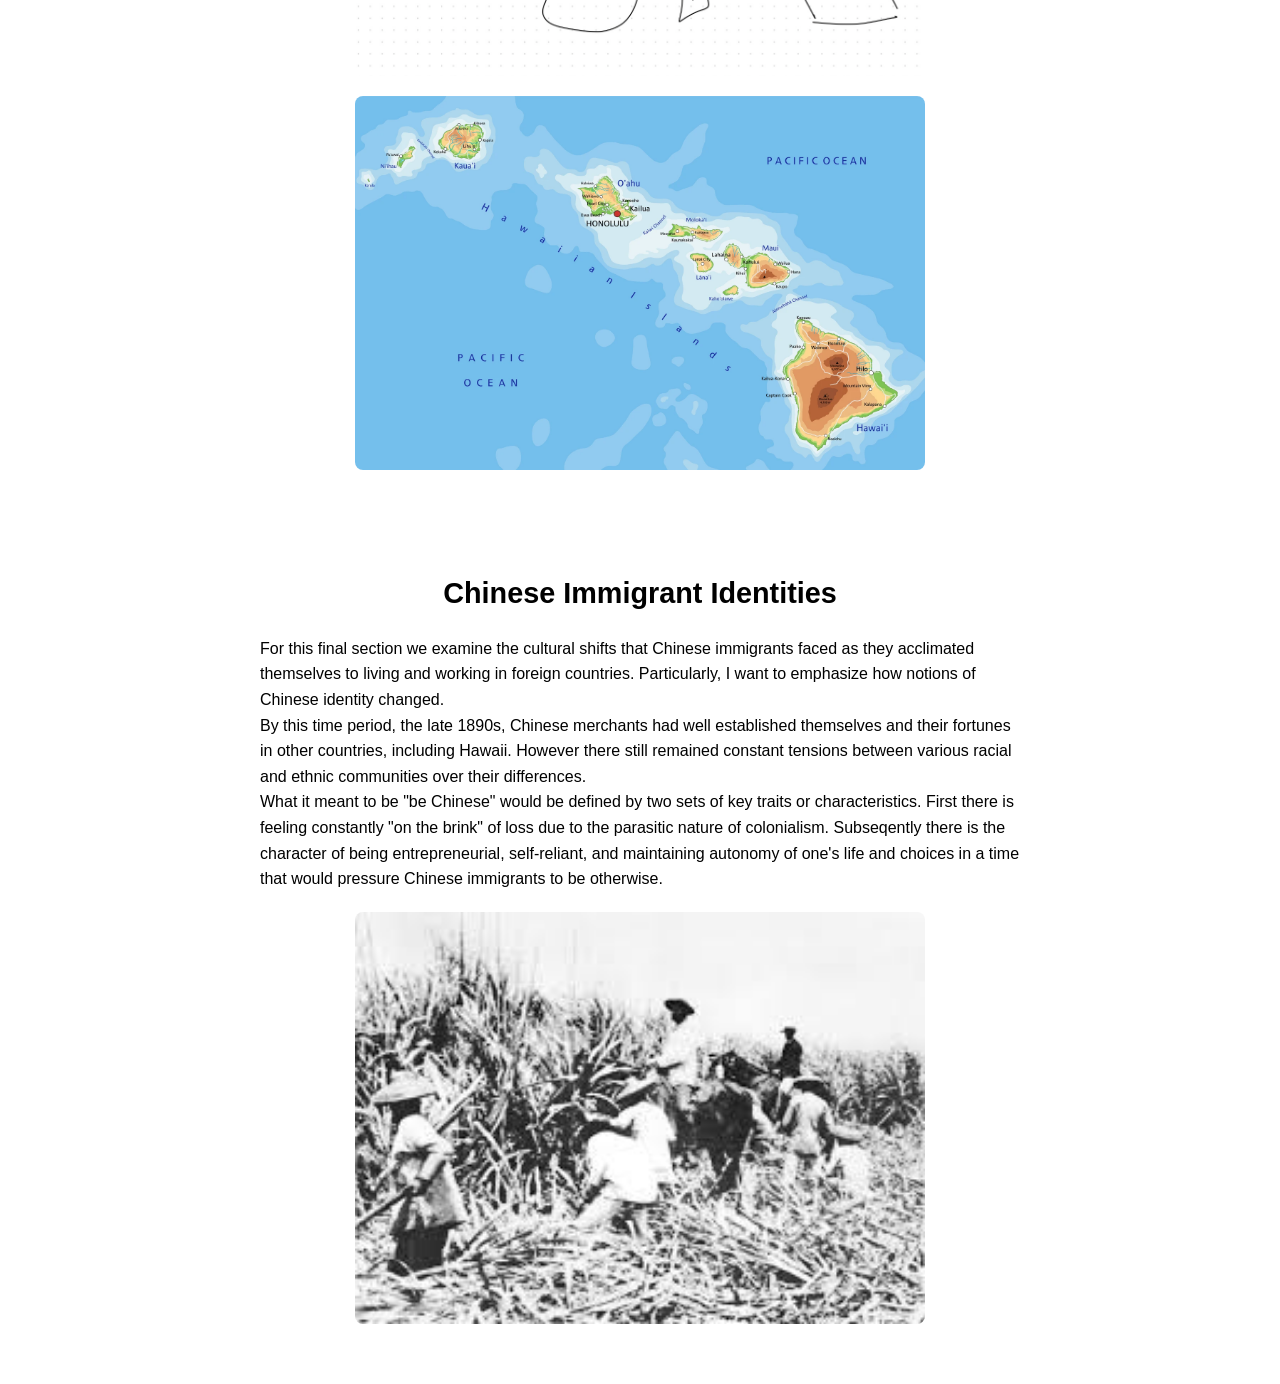
==== commit 67160c3a: "Update index.html" ====
--- a/index.html
+++ b/index.html
@@ -95,7 +95,6 @@
       <p>By this time period, the late 1890s, Chinese merchants had well established themselves and their fortunes in other countries, including Hawaii. However there still remained constant tensions between various racial and ethnic communities over their differences.</p>
       <p>What it meant to be "be Chinese" would be defined by two sets of key traits or characteristics. First there is feeling constantly "on the brink" of loss due to the parasitic nature of colonialism. Subseqently there is the character of being entrepreneurial, self-reliant, and maintaining autonomy of one's life and choices in a time that would pressure Chinese immigrants to be otherwise.</p>
     </div>
-    <img src="pics/step-6.png" alt="Image 6">
     <img src="pics/hawaii.jpeg" alt="Chinese immigrants working Hawaiian plantations">
   </section>
 
